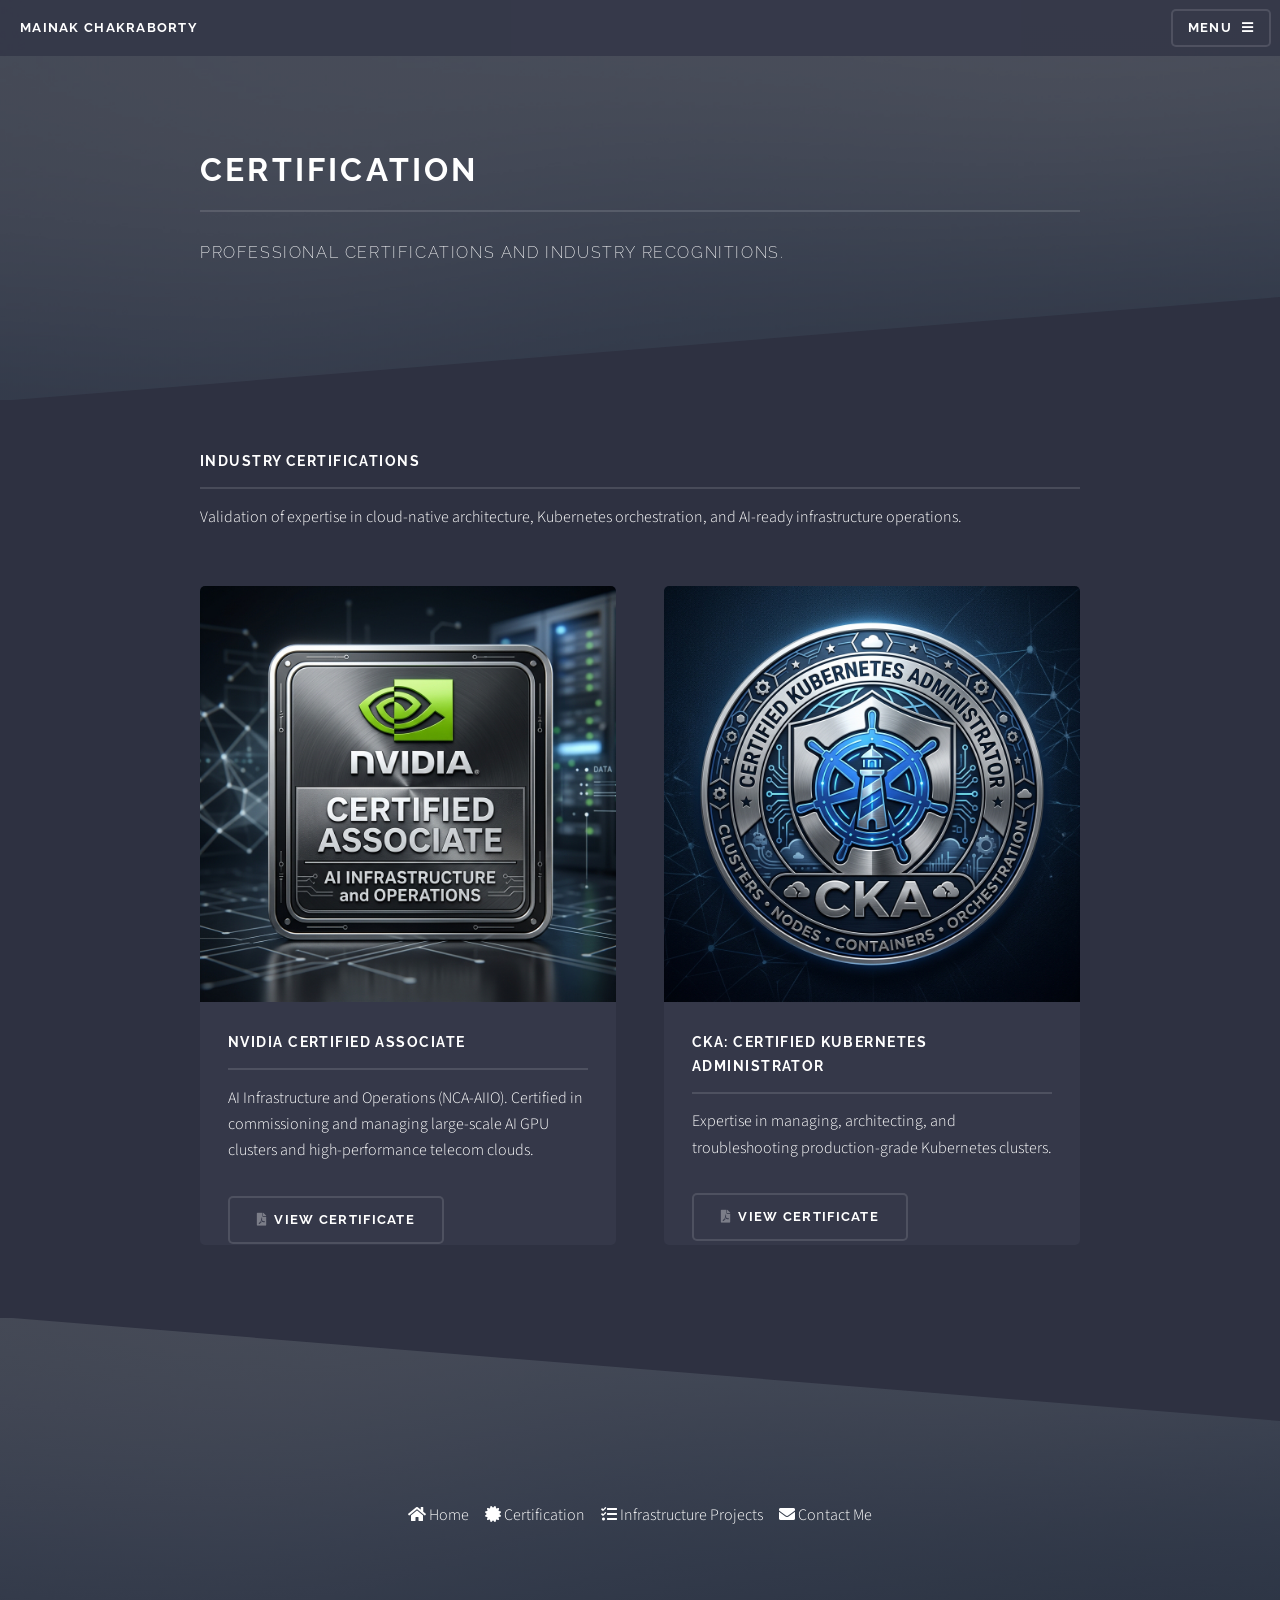
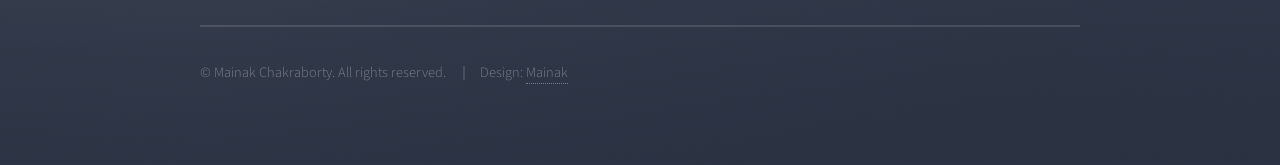
==== special-mention.html @ fb93b943 "Website first draft" ====
<!DOCTYPE HTML>
<!--
	Solid State by HTML5 UP
-->
<html>

<head>
	<title>Certification - Mainak Chakraborty DevOps</title>
	<meta charset="utf-8" />
	<meta name="viewport" content="width=device-width, initial-scale=1, user-scalable=no" />
	<link rel="stylesheet" href="assets/css/main.css" />
	<noscript>
		<link rel="stylesheet" href="assets/css/noscript.css" />
	</noscript>
</head>

<body class="is-preload">

	<!-- Page Wrapper -->
	<div id="page-wrapper">

		<!-- Header -->
		<header id="header">
			<h1><a href="index.html">Mainak Chakraborty</a></h1>
			<nav>
				<a href="#menu">Menu</a>
			</nav>
		</header>

		<!-- Menu -->
		<nav id="menu">
			<div class="inner">
				<h2>Menu</h2>
				<ul class="links">
					<li><a href="index.html">Home</a></li>
					<li><a href="special-mention.html">Certification</a></li>
					<li><a href="index.html#projects">Infrastructure Projects</a></li>
					<li><a href="contactme.html">Contact Me</a></li>
				</ul>
				<a href="#" class="close">Close</a>
			</div>
		</nav>

		<!-- Wrapper -->
		<section id="wrapper">
			<header>
				<div class="inner">
					<h2>Certification</h2>
					<p>Professional Certifications and Industry Recognitions.</p>
				</div>
			</header>

			<!-- Content -->
			<div class="wrapper">
				<div class="inner">

					<section>
						<h3 class="major">Industry Certifications</h3>
						<p>Validation of expertise in cloud-native architecture, Kubernetes orchestration, and AI-ready
							infrastructure operations.</p>

						<div class="features">
							<article>
								<a href="assets/cert/NVIDIA-CertifiedAssociateAIInfrastructureandOperations202520260215-31-nlorkr.pdf"
									target="_blank" class="image"><img src="images/nvidia-cert.png"
										alt="NVIDIA Certification" /></a>
								<h3 class="major">NVIDIA Certified Associate</h3>
								<p>AI Infrastructure and Operations (NCA-AIIO). Certified in commissioning and managing
									large-scale AI GPU clusters and high-performance telecom clouds.</p>
								<a href="assets/cert/NVIDIA-CertifiedAssociateAIInfrastructureandOperations202520260215-31-nlorkr.pdf"
									target="_blank" class="button icon solid fa-file-pdf">View Certificate</a>
							</article>
							<article>
								<a href="assets/cert/mainak-chakraborty-0a3800f8-2eaf-4e3c-84ba-45c5d5acbd47-certificate.pdf"
									target="_blank" class="image"><img src="images/k8s-cert.png"
										alt="CKA Certification" /></a>
								<h3 class="major">CKA: Certified Kubernetes Administrator</h3>
								<p>Expertise in managing, architecting, and troubleshooting production-grade Kubernetes
									clusters.</p>
								<a href="assets/cert/mainak-chakraborty-0a3800f8-2eaf-4e3c-84ba-45c5d5acbd47-certificate.pdf"
									target="_blank" class="button icon solid fa-file-pdf">View Certificate</a>
							</article>
						</div>
					</section>

				</div>
			</div>

		</section>

		<!-- Footer -->
		<section id="footer">
			<div class="inner">
				<ul class="actions special">
					<li><a href="index.html" class="icon solid fa-home"> Home</a></li>
					<li><a href="special-mention.html" class="icon solid fa-certificate"> Certification</a></li>
					<li><a href="index.html#projects" class="icon solid fa-tasks"> Infrastructure Projects</a></li>
					<li><a href="contactme.html" class="icon solid fa-envelope"> Contact Me</a></li>
				</ul>
				<ul class="copyright">
					<li>&copy; Mainak Chakraborty. All rights reserved.</li>
					<li>Design: <a href="index.html">Mainak</a></li>
				</ul>
			</div>
		</section>

	</div>

	<!-- Scripts -->
	<script src="assets/js/jquery.min.js"></script>
	<script src="assets/js/jquery.scrollex.min.js"></script>
	<script src="assets/js/browser.min.js"></script>
	<script src="assets/js/breakpoints.min.js"></script>
	<script src="assets/js/util.js"></script>
	<script src="assets/js/main.js"></script>

</body>

</html>
---- assets/css/main.css ----
@import url(fontawesome-all.min.css);
@import url("https://fonts.googleapis.com/css?family=Raleway:200,700|Source+Sans+Pro:300,600,300italic,600italic");

/*
	Solid State by HTML5 UP
	html5up.net | @ajlkn
	Free for personal and commercial use under the CCA 3.0 license (html5up.net/license)
*/

html, body, div, span, applet, object,
iframe, h1, h2, h3, h4, h5, h6, p, blockquote,
pre, a, abbr, acronym, address, big, cite,
code, del, dfn, em, img, ins, kbd, q, s, samp,
small, strike, strong, sub, sup, tt, var, b,
u, i, center, dl, dt, dd, ol, ul, li, fieldset,
form, label, legend, table, caption, tbody,
tfoot, thead, tr, th, td, article, aside,
canvas, details, embed, figure, figcaption,
footer, header, hgroup, menu, nav, output, ruby,
section, summary, time, mark, audio, video {
	margin: 0;
	padding: 0;
	border: 0;
	font-size: 100%;
	font: inherit;
	vertical-align: baseline;}

article, aside, details, figcaption, figure,
footer, header, hgroup, menu, nav, section {
	display: block;}

body {
	line-height: 1;
}

ol, ul {
	list-style: none;
}

blockquote, q {
	quotes: none;
}

	blockquote:before, blockquote:after, q:before, q:after {
		content: '';
		content: none;
	}

table {
	border-collapse: collapse;
	border-spacing: 0;
}

body {
	-webkit-text-size-adjust: none;
}

mark {
	background-color: transparent;
	color: inherit;
}

input::-moz-focus-inner {
	border: 0;
	padding: 0;
}

input, select, textarea {
	-moz-appearance: none;
	-webkit-appearance: none;
	-ms-appearance: none;
	appearance: none;
}

/* Basic */

	@-ms-viewport {
		width: device-width;
	}

	body {
		-ms-overflow-style: scrollbar;
	}

	@media screen and (max-width: 480px) {

		html, body {
			min-width: 320px;
		}

	}

	html {
		box-sizing: border-box;
	}

	*, *:before, *:after {
		box-sizing: inherit;
	}

	body {
		background-color: #2e3141;
		background-image: linear-gradient(to top, rgba(46, 49, 65, 0.8), rgba(46, 49, 65, 0.8)), url("../../images/bg.jpg");
		background-size: auto, cover;
		background-attachment: fixed, fixed;
		background-position: center, center;
	}

		body.is-preload *, body.is-preload *:before, body.is-preload *:after {
			-moz-animation: none !important;
			-webkit-animation: none !important;
			-ms-animation: none !important;
			animation: none !important;
			-moz-transition: none !important;
			-webkit-transition: none !important;
			-ms-transition: none !important;
			transition: none !important;
		}

/* Type */

	body, input, select, textarea {
		color: #ffffff;
		font-family: "Source Sans Pro", Helvetica, sans-serif;
		font-size: 16.5pt;
		font-weight: 300;
		line-height: 1.65;
	}

		@media screen and (max-width: 1680px) {

			body, input, select, textarea {
				font-size: 13pt;
			}

		}

		@media screen and (max-width: 1280px) {

			body, input, select, textarea {
				font-size: 12pt;
			}

		}

		@media screen and (max-width: 980px) {

			body, input, select, textarea {
				font-size: 12pt;
			}

		}

		@media screen and (max-width: 736px) {

			body, input, select, textarea {
				font-size: 12pt;
			}

		}

		@media screen and (max-width: 480px) {

			body, input, select, textarea {
				font-size: 12pt;
			}

		}

	a {
		-moz-transition: color 0.2s ease-in-out, border-bottom-color 0.2s ease-in-out;
		-webkit-transition: color 0.2s ease-in-out, border-bottom-color 0.2s ease-in-out;
		-ms-transition: color 0.2s ease-in-out, border-bottom-color 0.2s ease-in-out;
		transition: color 0.2s ease-in-out, border-bottom-color 0.2s ease-in-out;
		border-bottom: dotted 1px rgba(255, 255, 255, 0.35);
		color: #ffffff;
		text-decoration: none;
	}

		a:hover {
			border-bottom-color: transparent;
			color: #ffffff !important;
		}

		a.special:not(.button) {
			text-decoration: none;
			border-bottom: 0;
			display: block;
			font-family: Raleway, Helvetica, sans-serif;
			font-size: 0.8em;
			font-weight: 700;
			letter-spacing: 0.1em;
			margin: 0 0 2em 0;
			text-transform: uppercase;
		}

			a.special:not(.button):before {
				-moz-osx-font-smoothing: grayscale;
				-webkit-font-smoothing: antialiased;
				display: inline-block;
				font-style: normal;
				font-variant: normal;
				text-rendering: auto;
				line-height: 1;
				text-transform: none !important;
				font-family: 'Font Awesome 5 Brands' !important;
				font-weight: 400 !important;
			}

			a.special:not(.button):before {
				-moz-transition: background-color 0.2s ease-in-out;
				-webkit-transition: background-color 0.2s ease-in-out;
				-ms-transition: background-color 0.2s ease-in-out;
				transition: background-color 0.2s ease-in-out;
				border-radius: 100%;
				border: solid 2px rgba(255, 255, 255, 0.125);
				content: '\f09b' !important;
				display: inline-block;
				font-size: 1.25em;
				height: 2em;
				line-height: 1.9em;
				margin-right: 0.85em;
				text-align: center;
				vertical-align: middle;
				width: 2em;
			}

			a.special:not(.button):hover:before {
				background-color: rgba(255, 255, 255, 0.025);
			}

			a.special:not(.button):active:before {
				background-color: rgba(255, 255, 255, 0.075);
			}

	strong, b {
		color: #ffffff;
		font-weight: 600;
	}

	em, i {
		font-style: italic;
	}

	p {
		margin: 0 0 2em 0;
	}

	h1, h2, h3, h4, h5, h6 {
		color: #ffffff;
		font-family: Raleway, Helvetica, sans-serif;
		font-weight: 700;
		letter-spacing: 0.1em;
		margin: 0 0 1em 0;
		text-transform: uppercase;
	}

		h1 a, h2 a, h3 a, h4 a, h5 a, h6 a {
			color: inherit;
			text-decoration: none;
			border-bottom: 0;
		}

		h1 span, h2 span, h3 span, h4 span, h5 span, h6 span {
			font-weight: 200;
		}

		h1.major, h2.major, h3.major, h4.major, h5.major, h6.major {
			padding-bottom: 1em;
			border-bottom: solid 2px rgba(255, 255, 255, 0.125);
		}

	h2 {
		font-size: 1.2em;
	}

	h3 {
		font-size: 0.9em;
	}

	h4 {
		font-size: 0.7em;
	}

	h5 {
		font-size: 0.7em;
	}

	h6 {
		font-size: 0.7em;
	}

	@media screen and (max-width: 736px) {

		h2 {
			font-size: 1em;
		}

		h3 {
			font-size: 0.8em;
		}

	}

	sub {
		font-size: 0.8em;
		position: relative;
		top: 0.5em;
	}

	sup {
		font-size: 0.8em;
		position: relative;
		top: -0.5em;
	}

	blockquote {
		border-left: solid 4px rgba(255, 255, 255, 0.125);
		font-style: italic;
		margin: 0 0 2em 0;
		padding: 0.5em 0 0.5em 2em;
	}

	code {
		background: rgba(255, 255, 255, 0.025);
		border-radius: 5px;
		border: solid 2px rgba(255, 255, 255, 0.125);
		font-family: "Courier New", monospace;
		font-size: 0.9em;
		margin: 0 0.25em;
		padding: 0.25em 0.65em;
	}

	pre {
		-webkit-overflow-scrolling: touch;
		font-family: "Courier New", monospace;
		font-size: 0.9em;
		margin: 0 0 2em 0;
	}

		pre code {
			display: block;
			line-height: 1.75em;
			padding: 1em 1.5em;
			overflow-x: auto;
		}

	hr {
		border: 0;
		border-bottom: solid 2px rgba(255, 255, 255, 0.125);
		margin: 2.5em 0;
	}

		hr.major {
			margin: 4em 0;
		}

	.align-left {
		text-align: left;
	}

	.align-center {
		text-align: center;
	}

	.align-right {
		text-align: right;
	}

/* Row */

	.row {
		display: flex;
		flex-wrap: wrap;
		box-sizing: border-box;
		align-items: stretch;
	}

		.row > * {
			box-sizing: border-box;
		}

		.row.gtr-uniform > * > :last-child {
			margin-bottom: 0;
		}

		.row.aln-left {
			justify-content: flex-start;
		}

		.row.aln-center {
			justify-content: center;
		}

		.row.aln-right {
			justify-content: flex-end;
		}

		.row.aln-top {
			align-items: flex-start;
		}

		.row.aln-middle {
			align-items: center;
		}

		.row.aln-bottom {
			align-items: flex-end;
		}

		.row > .imp {
			order: -1;
		}

		.row > .col-1 {
			width: 8.33333%;
		}

		.row > .off-1 {
			margin-left: 8.33333%;
		}

		.row > .col-2 {
			width: 16.66667%;
		}

		.row > .off-2 {
			margin-left: 16.66667%;
		}

		.row > .col-3 {
			width: 25%;
		}

		.row > .off-3 {
			margin-left: 25%;
		}

		.row > .col-4 {
			width: 33.33333%;
		}

		.row > .off-4 {
			margin-left: 33.33333%;
		}

		.row > .col-5 {
			width: 41.66667%;
		}

		.row > .off-5 {
			margin-left: 41.66667%;
		}

		.row > .col-6 {
			width: 50%;
		}

		.row > .off-6 {
			margin-left: 50%;
		}

		.row > .col-7 {
			width: 58.33333%;
		}

		.row > .off-7 {
			margin-left: 58.33333%;
		}

		.row > .col-8 {
			width: 66.66667%;
		}

		.row > .off-8 {
			margin-left: 66.66667%;
		}

		.row > .col-9 {
			width: 75%;
		}

		.row > .off-9 {
			margin-left: 75%;
		}

		.row > .col-10 {
			width: 83.33333%;
		}

		.row > .off-10 {
			margin-left: 83.33333%;
		}

		.row > .col-11 {
			width: 91.66667%;
		}

		.row > .off-11 {
			margin-left: 91.66667%;
		}

		.row > .col-12 {
			width: 100%;
		}

		.row > .off-12 {
			margin-left: 100%;
		}

		.row.gtr-0 {
			margin-top: 0;
			margin-left: 0em;
		}

			.row.gtr-0 > * {
				padding: 0 0 0 0em;
			}

			.row.gtr-0.gtr-uniform {
				margin-top: 0em;
			}

				.row.gtr-0.gtr-uniform > * {
					padding-top: 0em;
				}

		.row.gtr-25 {
			margin-top: 0;
			margin-left: -0.4375em;
		}

			.row.gtr-25 > * {
				padding: 0 0 0 0.4375em;
			}

			.row.gtr-25.gtr-uniform {
				margin-top: -0.4375em;
			}

				.row.gtr-25.gtr-uniform > * {
					padding-top: 0.4375em;
				}

		.row.gtr-50 {
			margin-top: 0;
			margin-left: -0.875em;
		}

			.row.gtr-50 > * {
				padding: 0 0 0 0.875em;
			}

			.row.gtr-50.gtr-uniform {
				margin-top: -0.875em;
			}

				.row.gtr-50.gtr-uniform > * {
					padding-top: 0.875em;
				}

		.row {
			margin-top: 0;
			margin-left: -1.75em;
		}

			.row > * {
				padding: 0 0 0 1.75em;
			}

			.row.gtr-uniform {
				margin-top: -1.75em;
			}

				.row.gtr-uniform > * {
					padding-top: 1.75em;
				}

		.row.gtr-150 {
			margin-top: 0;
			margin-left: -2.625em;
		}

			.row.gtr-150 > * {
				padding: 0 0 0 2.625em;
			}

			.row.gtr-150.gtr-uniform {
				margin-top: -2.625em;
			}

				.row.gtr-150.gtr-uniform > * {
					padding-top: 2.625em;
				}

		.row.gtr-200 {
			margin-top: 0;
			margin-left: -3.5em;
		}

			.row.gtr-200 > * {
				padding: 0 0 0 3.5em;
			}

			.row.gtr-200.gtr-uniform {
				margin-top: -3.5em;
			}

				.row.gtr-200.gtr-uniform > * {
					padding-top: 3.5em;
				}

		@media screen and (max-width: 1680px) {

			.row {
				display: flex;
				flex-wrap: wrap;
				box-sizing: border-box;
				align-items: stretch;
			}

				.row > * {
					box-sizing: border-box;
				}

				.row.gtr-uniform > * > :last-child {
					margin-bottom: 0;
				}

				.row.aln-left {
					justify-content: flex-start;
				}

				.row.aln-center {
					justify-content: center;
				}

				.row.aln-right {
					justify-content: flex-end;
				}

				.row.aln-top {
					align-items: flex-start;
				}

				.row.aln-middle {
					align-items: center;
				}

				.row.aln-bottom {
					align-items: flex-end;
				}

				.row > .imp-xlarge {
					order: -1;
				}

				.row > .col-1-xlarge {
					width: 8.33333%;
				}

				.row > .off-1-xlarge {
					margin-left: 8.33333%;
				}

				.row > .col-2-xlarge {
					width: 16.66667%;
				}

				.row > .off-2-xlarge {
					margin-left: 16.66667%;
				}

				.row > .col-3-xlarge {
					width: 25%;
				}

				.row > .off-3-xlarge {
					margin-left: 25%;
				}

				.row > .col-4-xlarge {
					width: 33.33333%;
				}

				.row > .off-4-xlarge {
					margin-left: 33.33333%;
				}

				.row > .col-5-xlarge {
					width: 41.66667%;
				}

				.row > .off-5-xlarge {
					margin-left: 41.66667%;
				}

				.row > .col-6-xlarge {
					width: 50%;
				}

				.row > .off-6-xlarge {
					margin-left: 50%;
				}

				.row > .col-7-xlarge {
					width: 58.33333%;
				}

				.row > .off-7-xlarge {
					margin-left: 58.33333%;
				}

				.row > .col-8-xlarge {
					width: 66.66667%;
				}

				.row > .off-8-xlarge {
					margin-left: 66.66667%;
				}

				.row > .col-9-xlarge {
					width: 75%;
				}

				.row > .off-9-xlarge {
					margin-left: 75%;
				}

				.row > .col-10-xlarge {
					width: 83.33333%;
				}

				.row > .off-10-xlarge {
					margin-left: 83.33333%;
				}

				.row > .col-11-xlarge {
					width: 91.66667%;
				}

				.row > .off-11-xlarge {
					margin-left: 91.66667%;
				}

				.row > .col-12-xlarge {
					width: 100%;
				}

				.row > .off-12-xlarge {
					margin-left: 100%;
				}

				.row.gtr-0 {
					margin-top: 0;
					margin-left: 0em;
				}

					.row.gtr-0 > * {
						padding: 0 0 0 0em;
					}

					.row.gtr-0.gtr-uniform {
						margin-top: 0em;
					}

						.row.gtr-0.gtr-uniform > * {
							padding-top: 0em;
						}

				.row.gtr-25 {
					margin-top: 0;
					margin-left: -0.4375em;
				}

					.row.gtr-25 > * {
						padding: 0 0 0 0.4375em;
					}

					.row.gtr-25.gtr-uniform {
						margin-top: -0.4375em;
					}

						.row.gtr-25.gtr-uniform > * {
							padding-top: 0.4375em;
						}

				.row.gtr-50 {
					margin-top: 0;
					margin-left: -0.875em;
				}

					.row.gtr-50 > * {
						padding: 0 0 0 0.875em;
					}

					.row.gtr-50.gtr-uniform {
						margin-top: -0.875em;
					}

						.row.gtr-50.gtr-uniform > * {
							padding-top: 0.875em;
						}

				.row {
					margin-top: 0;
					margin-left: -1.75em;
				}

					.row > * {
						padding: 0 0 0 1.75em;
					}

					.row.gtr-uniform {
						margin-top: -1.75em;
					}

						.row.gtr-uniform > * {
							padding-top: 1.75em;
						}

				.row.gtr-150 {
					margin-top: 0;
					margin-left: -2.625em;
				}

					.row.gtr-150 > * {
						padding: 0 0 0 2.625em;
					}

					.row.gtr-150.gtr-uniform {
						margin-top: -2.625em;
					}

						.row.gtr-150.gtr-uniform > * {
							padding-top: 2.625em;
						}

				.row.gtr-200 {
					margin-top: 0;
					margin-left: -3.5em;
				}

					.row.gtr-200 > * {
						padding: 0 0 0 3.5em;
					}

					.row.gtr-200.gtr-uniform {
						margin-top: -3.5em;
					}

						.row.gtr-200.gtr-uniform > * {
							padding-top: 3.5em;
						}

		}

		@media screen and (max-width: 1280px) {

			.row {
				display: flex;
				flex-wrap: wrap;
				box-sizing: border-box;
				align-items: stretch;
			}

				.row > * {
					box-sizing: border-box;
				}

				.row.gtr-uniform > * > :last-child {
					margin-bottom: 0;
				}

				.row.aln-left {
					justify-content: flex-start;
				}

				.row.aln-center {
					justify-content: center;
				}

				.row.aln-right {
					justify-content: flex-end;
				}

				.row.aln-top {
					align-items: flex-start;
				}

				.row.aln-middle {
					align-items: center;
				}

				.row.aln-bottom {
					align-items: flex-end;
				}

				.row > .imp-large {
					order: -1;
				}

				.row > .col-1-large {
					width: 8.33333%;
				}

				.row > .off-1-large {
					margin-left: 8.33333%;
				}

				.row > .col-2-large {
					width: 16.66667%;
				}

				.row > .off-2-large {
					margin-left: 16.66667%;
				}

				.row > .col-3-large {
					width: 25%;
				}

				.row > .off-3-large {
					margin-left: 25%;
				}

				.row > .col-4-large {
					width: 33.33333%;
				}

				.row > .off-4-large {
					margin-left: 33.33333%;
				}

				.row > .col-5-large {
					width: 41.66667%;
				}

				.row > .off-5-large {
					margin-left: 41.66667%;
				}

				.row > .col-6-large {
					width: 50%;
				}

				.row > .off-6-large {
					margin-left: 50%;
				}

				.row > .col-7-large {
					width: 58.33333%;
				}

				.row > .off-7-large {
					margin-left: 58.33333%;
				}

				.row > .col-8-large {
					width: 66.66667%;
				}

				.row > .off-8-large {
					margin-left: 66.66667%;
				}

				.row > .col-9-large {
					width: 75%;
				}

				.row > .off-9-large {
					margin-left: 75%;
				}

				.row > .col-10-large {
					width: 83.33333%;
				}

				.row > .off-10-large {
					margin-left: 83.33333%;
				}

				.row > .col-11-large {
					width: 91.66667%;
				}

				.row > .off-11-large {
					margin-left: 91.66667%;
				}

				.row > .col-12-large {
					width: 100%;
				}

				.row > .off-12-large {
					margin-left: 100%;
				}

				.row.gtr-0 {
					margin-top: 0;
					margin-left: 0em;
				}

					.row.gtr-0 > * {
						padding: 0 0 0 0em;
					}

					.row.gtr-0.gtr-uniform {
						margin-top: 0em;
					}

						.row.gtr-0.gtr-uniform > * {
							padding-top: 0em;
						}

				.row.gtr-25 {
					margin-top: 0;
					margin-left: -0.4375em;
				}

					.row.gtr-25 > * {
						padding: 0 0 0 0.4375em;
					}

					.row.gtr-25.gtr-uniform {
						margin-top: -0.4375em;
					}

						.row.gtr-25.gtr-uniform > * {
							padding-top: 0.4375em;
						}

				.row.gtr-50 {
					margin-top: 0;
					margin-left: -0.875em;
				}

					.row.gtr-50 > * {
						padding: 0 0 0 0.875em;
					}

					.row.gtr-50.gtr-uniform {
						margin-top: -0.875em;
					}

						.row.gtr-50.gtr-uniform > * {
							padding-top: 0.875em;
						}

				.row {
					margin-top: 0;
					margin-left: -1.75em;
				}

					.row > * {
						padding: 0 0 0 1.75em;
					}

					.row.gtr-uniform {
						margin-top: -1.75em;
					}

						.row.gtr-uniform > * {
							padding-top: 1.75em;
						}

				.row.gtr-150 {
					margin-top: 0;
					margin-left: -2.625em;
				}

					.row.gtr-150 > * {
						padding: 0 0 0 2.625em;
					}

					.row.gtr-150.gtr-uniform {
						margin-top: -2.625em;
					}

						.row.gtr-150.gtr-uniform > * {
							padding-top: 2.625em;
						}

				.row.gtr-200 {
					margin-top: 0;
					margin-left: -3.5em;
				}

					.row.gtr-200 > * {
						padding: 0 0 0 3.5em;
					}

					.row.gtr-200.gtr-uniform {
						margin-top: -3.5em;
					}

						.row.gtr-200.gtr-uniform > * {
							padding-top: 3.5em;
						}

		}

		@media screen and (max-width: 980px) {

			.row {
				display: flex;
				flex-wrap: wrap;
				box-sizing: border-box;
				align-items: stretch;
			}

				.row > * {
					box-sizing: border-box;
				}

				.row.gtr-uniform > * > :last-child {
					margin-bottom: 0;
				}

				.row.aln-left {
					justify-content: flex-start;
				}

				.row.aln-center {
					justify-content: center;
				}

				.row.aln-right {
					justify-content: flex-end;
				}

				.row.aln-top {
					align-items: flex-start;
				}

				.row.aln-middle {
					align-items: center;
				}

				.row.aln-bottom {
					align-items: flex-end;
				}

				.row > .imp-medium {
					order: -1;
				}

				.row > .col-1-medium {
					width: 8.33333%;
				}

				.row > .off-1-medium {
					margin-left: 8.33333%;
				}

				.row > .col-2-medium {
					width: 16.66667%;
				}

				.row > .off-2-medium {
					margin-left: 16.66667%;
				}

				.row > .col-3-medium {
					width: 25%;
				}

				.row > .off-3-medium {
					margin-left: 25%;
				}

				.row > .col-4-medium {
					width: 33.33333%;
				}

				.row > .off-4-medium {
					margin-left: 33.33333%;
				}

				.row > .col-5-medium {
					width: 41.66667%;
				}

				.row > .off-5-medium {
					margin-left: 41.66667%;
				}

				.row > .col-6-medium {
					width: 50%;
				}

				.row > .off-6-medium {
					margin-left: 50%;
				}

				.row > .col-7-medium {
					width: 58.33333%;
				}

				.row > .off-7-medium {
					margin-left: 58.33333%;
				}

				.row > .col-8-medium {
					width: 66.66667%;
				}

				.row > .off-8-medium {
					margin-left: 66.66667%;
				}

				.row > .col-9-medium {
					width: 75%;
				}

				.row > .off-9-medium {
					margin-left: 75%;
				}

				.row > .col-10-medium {
					width: 83.33333%;
				}

				.row > .off-10-medium {
					margin-left: 83.33333%;
				}

				.row > .col-11-medium {
					width: 91.66667%;
				}

				.row > .off-11-medium {
					margin-left: 91.66667%;
				}

				.row > .col-12-medium {
					width: 100%;
				}

				.row > .off-12-medium {
					margin-left: 100%;
				}

				.row.gtr-0 {
					margin-top: 0;
					margin-left: 0em;
				}

					.row.gtr-0 > * {
						padding: 0 0 0 0em;
					}

					.row.gtr-0.gtr-uniform {
						margin-top: 0em;
					}

						.row.gtr-0.gtr-uniform > * {
							padding-top: 0em;
						}

				.row.gtr-25 {
					margin-top: 0;
					margin-left: -0.4375em;
				}

					.row.gtr-25 > * {
						padding: 0 0 0 0.4375em;
					}

					.row.gtr-25.gtr-uniform {
						margin-top: -0.4375em;
					}

						.row.gtr-25.gtr-uniform > * {
							padding-top: 0.4375em;
						}

				.row.gtr-50 {
					margin-top: 0;
					margin-left: -0.875em;
				}

					.row.gtr-50 > * {
						padding: 0 0 0 0.875em;
					}

					.row.gtr-50.gtr-uniform {
						margin-top: -0.875em;
					}

						.row.gtr-50.gtr-uniform > * {
							padding-top: 0.875em;
						}

				.row {
					margin-top: 0;
					margin-left: -1.75em;
				}

					.row > * {
						padding: 0 0 0 1.75em;
					}

					.row.gtr-uniform {
						margin-top: -1.75em;
					}

						.row.gtr-uniform > * {
							padding-top: 1.75em;
						}

				.row.gtr-150 {
					margin-top: 0;
					margin-left: -2.625em;
				}

					.row.gtr-150 > * {
						padding: 0 0 0 2.625em;
					}

					.row.gtr-150.gtr-uniform {
						margin-top: -2.625em;
					}

						.row.gtr-150.gtr-uniform > * {
							padding-top: 2.625em;
						}

				.row.gtr-200 {
					margin-top: 0;
					margin-left: -3.5em;
				}

					.row.gtr-200 > * {
						padding: 0 0 0 3.5em;
					}

					.row.gtr-200.gtr-uniform {
						margin-top: -3.5em;
					}

						.row.gtr-200.gtr-uniform > * {
							padding-top: 3.5em;
						}

		}

		@media screen and (max-width: 736px) {

			.row {
				display: flex;
				flex-wrap: wrap;
				box-sizing: border-box;
				align-items: stretch;
			}

				.row > * {
					box-sizing: border-box;
				}

				.row.gtr-uniform > * > :last-child {
					margin-bottom: 0;
				}

				.row.aln-left {
					justify-content: flex-start;
				}

				.row.aln-center {
					justify-content: center;
				}

				.row.aln-right {
					justify-content: flex-end;
				}

				.row.aln-top {
					align-items: flex-start;
				}

				.row.aln-middle {
					align-items: center;
				}

				.row.aln-bottom {
					align-items: flex-end;
				}

				.row > .imp-small {
					order: -1;
				}

				.row > .col-1-small {
					width: 8.33333%;
				}

				.row > .off-1-small {
					margin-left: 8.33333%;
				}

				.row > .col-2-small {
					width: 16.66667%;
				}

				.row > .off-2-small {
					margin-left: 16.66667%;
				}

				.row > .col-3-small {
					width: 25%;
				}

				.row > .off-3-small {
					margin-left: 25%;
				}

				.row > .col-4-small {
					width: 33.33333%;
				}

				.row > .off-4-small {
					margin-left: 33.33333%;
				}

				.row > .col-5-small {
					width: 41.66667%;
				}

				.row > .off-5-small {
					margin-left: 41.66667%;
				}

				.row > .col-6-small {
					width: 50%;
				}

				.row > .off-6-small {
					margin-left: 50%;
				}

				.row > .col-7-small {
					width: 58.33333%;
				}

				.row > .off-7-small {
					margin-left: 58.33333%;
				}

				.row > .col-8-small {
					width: 66.66667%;
				}

				.row > .off-8-small {
					margin-left: 66.66667%;
				}

				.row > .col-9-small {
					width: 75%;
				}

				.row > .off-9-small {
					margin-left: 75%;
				}

				.row > .col-10-small {
					width: 83.33333%;
				}

				.row > .off-10-small {
					margin-left: 83.33333%;
				}

				.row > .col-11-small {
					width: 91.66667%;
				}

				.row > .off-11-small {
					margin-left: 91.66667%;
				}

				.row > .col-12-small {
					width: 100%;
				}

				.row > .off-12-small {
					margin-left: 100%;
				}

				.row.gtr-0 {
					margin-top: 0;
					margin-left: 0em;
				}

					.row.gtr-0 > * {
						padding: 0 0 0 0em;
					}

					.row.gtr-0.gtr-uniform {
						margin-top: 0em;
					}

						.row.gtr-0.gtr-uniform > * {
							padding-top: 0em;
						}

				.row.gtr-25 {
					margin-top: 0;
					margin-left: -0.3125em;
				}

					.row.gtr-25 > * {
						padding: 0 0 0 0.3125em;
					}

					.row.gtr-25.gtr-uniform {
						margin-top: -0.3125em;
					}

						.row.gtr-25.gtr-uniform > * {
							padding-top: 0.3125em;
						}

				.row.gtr-50 {
					margin-top: 0;
					margin-left: -0.625em;
				}

					.row.gtr-50 > * {
						padding: 0 0 0 0.625em;
					}

					.row.gtr-50.gtr-uniform {
						margin-top: -0.625em;
					}

						.row.gtr-50.gtr-uniform > * {
							padding-top: 0.625em;
						}

				.row {
					margin-top: 0;
					margin-left: -1.25em;
				}

					.row > * {
						padding: 0 0 0 1.25em;
					}

					.row.gtr-uniform {
						margin-top: -1.25em;
					}

						.row.gtr-uniform > * {
							padding-top: 1.25em;
						}

				.row.gtr-150 {
					margin-top: 0;
					margin-left: -1.875em;
				}

					.row.gtr-150 > * {
						padding: 0 0 0 1.875em;
					}

					.row.gtr-150.gtr-uniform {
						margin-top: -1.875em;
					}

						.row.gtr-150.gtr-uniform > * {
							padding-top: 1.875em;
						}

				.row.gtr-200 {
					margin-top: 0;
					margin-left: -2.5em;
				}

					.row.gtr-200 > * {
						padding: 0 0 0 2.5em;
					}

					.row.gtr-200.gtr-uniform {
						margin-top: -2.5em;
					}

						.row.gtr-200.gtr-uniform > * {
							padding-top: 2.5em;
						}

		}

		@media screen and (max-width: 480px) {

			.row {
				display: flex;
				flex-wrap: wrap;
				box-sizing: border-box;
				align-items: stretch;
			}

				.row > * {
					box-sizing: border-box;
				}

				.row.gtr-uniform > * > :last-child {
					margin-bottom: 0;
				}

				.row.aln-left {
					justify-content: flex-start;
				}

				.row.aln-center {
					justify-content: center;
				}

				.row.aln-right {
					justify-content: flex-end;
				}

				.row.aln-top {
					align-items: flex-start;
				}

				.row.aln-middle {
					align-items: center;
				}

				.row.aln-bottom {
					align-items: flex-end;
				}

				.row > .imp-xsmall {
					order: -1;
				}

				.row > .col-1-xsmall {
					width: 8.33333%;
				}

				.row > .off-1-xsmall {
					margin-left: 8.33333%;
				}

				.row > .col-2-xsmall {
					width: 16.66667%;
				}

				.row > .off-2-xsmall {
					margin-left: 16.66667%;
				}

				.row > .col-3-xsmall {
					width: 25%;
				}

				.row > .off-3-xsmall {
					margin-left: 25%;
				}

				.row > .col-4-xsmall {
					width: 33.33333%;
				}

				.row > .off-4-xsmall {
					margin-left: 33.33333%;
				}

				.row > .col-5-xsmall {
					width: 41.66667%;
				}

				.row > .off-5-xsmall {
					margin-left: 41.66667%;
				}

				.row > .col-6-xsmall {
					width: 50%;
				}

				.row > .off-6-xsmall {
					margin-left: 50%;
				}

				.row > .col-7-xsmall {
					width: 58.33333%;
				}

				.row > .off-7-xsmall {
					margin-left: 58.33333%;
				}

				.row > .col-8-xsmall {
					width: 66.66667%;
				}

				.row > .off-8-xsmall {
					margin-left: 66.66667%;
				}

				.row > .col-9-xsmall {
					width: 75%;
				}

				.row > .off-9-xsmall {
					margin-left: 75%;
				}

				.row > .col-10-xsmall {
					width: 83.33333%;
				}

				.row > .off-10-xsmall {
					margin-left: 83.33333%;
				}

				.row > .col-11-xsmall {
					width: 91.66667%;
				}

				.row > .off-11-xsmall {
					margin-left: 91.66667%;
				}

				.row > .col-12-xsmall {
					width: 100%;
				}

				.row > .off-12-xsmall {
					margin-left: 100%;
				}

				.row.gtr-0 {
					margin-top: 0;
					margin-left: 0em;
				}

					.row.gtr-0 > * {
						padding: 0 0 0 0em;
					}

					.row.gtr-0.gtr-uniform {
						margin-top: 0em;
					}

						.row.gtr-0.gtr-uniform > * {
							padding-top: 0em;
						}

				.row.gtr-25 {
					margin-top: 0;
					margin-left: -0.3125em;
				}

					.row.gtr-25 > * {
						padding: 0 0 0 0.3125em;
					}

					.row.gtr-25.gtr-uniform {
						margin-top: -0.3125em;
					}

						.row.gtr-25.gtr-uniform > * {
							padding-top: 0.3125em;
						}

				.row.gtr-50 {
					margin-top: 0;
					margin-left: -0.625em;
				}

					.row.gtr-50 > * {
						padding: 0 0 0 0.625em;
					}

					.row.gtr-50.gtr-uniform {
						margin-top: -0.625em;
					}

						.row.gtr-50.gtr-uniform > * {
							padding-top: 0.625em;
						}

				.row {
					margin-top: 0;
					margin-left: -1.25em;
				}

					.row > * {
						padding: 0 0 0 1.25em;
					}

					.row.gtr-uniform {
						margin-top: -1.25em;
					}

						.row.gtr-uniform > * {
							padding-top: 1.25em;
						}

				.row.gtr-150 {
					margin-top: 0;
					margin-left: -1.875em;
				}

					.row.gtr-150 > * {
						padding: 0 0 0 1.875em;
					}

					.row.gtr-150.gtr-uniform {
						margin-top: -1.875em;
					}

						.row.gtr-150.gtr-uniform > * {
							padding-top: 1.875em;
						}

				.row.gtr-200 {
					margin-top: 0;
					margin-left: -2.5em;
				}

					.row.gtr-200 > * {
						padding: 0 0 0 2.5em;
					}

					.row.gtr-200.gtr-uniform {
						margin-top: -2.5em;
					}

						.row.gtr-200.gtr-uniform > * {
							padding-top: 2.5em;
						}

		}

		@media screen and (max-width: 360px) {

			.row {
				display: flex;
				flex-wrap: wrap;
				box-sizing: border-box;
				align-items: stretch;
			}

				.row > * {
					box-sizing: border-box;
				}

				.row.gtr-uniform > * > :last-child {
					margin-bottom: 0;
				}

				.row.aln-left {
					justify-content: flex-start;
				}

				.row.aln-center {
					justify-content: center;
				}

				.row.aln-right {
					justify-content: flex-end;
				}

				.row.aln-top {
					align-items: flex-start;
				}

				.row.aln-middle {
					align-items: center;
				}

				.row.aln-bottom {
					align-items: flex-end;
				}

				.row > .imp-xxsmall {
					order: -1;
				}

				.row > .col-1-xxsmall {
					width: 8.33333%;
				}

				.row > .off-1-xxsmall {
					margin-left: 8.33333%;
				}

				.row > .col-2-xxsmall {
					width: 16.66667%;
				}

				.row > .off-2-xxsmall {
					margin-left: 16.66667%;
				}

				.row > .col-3-xxsmall {
					width: 25%;
				}

				.row > .off-3-xxsmall {
					margin-left: 25%;
				}

				.row > .col-4-xxsmall {
					width: 33.33333%;
				}

				.row > .off-4-xxsmall {
					margin-left: 33.33333%;
				}

				.row > .col-5-xxsmall {
					width: 41.66667%;
				}

				.row > .off-5-xxsmall {
					margin-left: 41.66667%;
				}

				.row > .col-6-xxsmall {
					width: 50%;
				}

				.row > .off-6-xxsmall {
					margin-left: 50%;
				}

				.row > .col-7-xxsmall {
					width: 58.33333%;
				}

				.row > .off-7-xxsmall {
					margin-left: 58.33333%;
				}

				.row > .col-8-xxsmall {
					width: 66.66667%;
				}

				.row > .off-8-xxsmall {
					margin-left: 66.66667%;
				}

				.row > .col-9-xxsmall {
					width: 75%;
				}

				.row > .off-9-xxsmall {
					margin-left: 75%;
				}

				.row > .col-10-xxsmall {
					width: 83.33333%;
				}

				.row > .off-10-xxsmall {
					margin-left: 83.33333%;
				}

				.row > .col-11-xxsmall {
					width: 91.66667%;
				}

				.row > .off-11-xxsmall {
					margin-left: 91.66667%;
				}

				.row > .col-12-xxsmall {
					width: 100%;
				}

				.row > .off-12-xxsmall {
					margin-left: 100%;
				}

				.row.gtr-0 {
					margin-top: 0;
					margin-left: 0em;
				}

					.row.gtr-0 > * {
						padding: 0 0 0 0em;
					}

					.row.gtr-0.gtr-uniform {
						margin-top: 0em;
					}

						.row.gtr-0.gtr-uniform > * {
							padding-top: 0em;
						}

				.row.gtr-25 {
					margin-top: 0;
					margin-left: -0.3125em;
				}

					.row.gtr-25 > * {
						padding: 0 0 0 0.3125em;
					}

					.row.gtr-25.gtr-uniform {
						margin-top: -0.3125em;
					}

						.row.gtr-25.gtr-uniform > * {
							padding-top: 0.3125em;
						}

				.row.gtr-50 {
					margin-top: 0;
					margin-left: -0.625em;
				}

					.row.gtr-50 > * {
						padding: 0 0 0 0.625em;
					}

					.row.gtr-50.gtr-uniform {
						margin-top: -0.625em;
					}

						.row.gtr-50.gtr-uniform > * {
							padding-top: 0.625em;
						}

				.row {
					margin-top: 0;
					margin-left: -1.25em;
				}

					.row > * {
						padding: 0 0 0 1.25em;
					}

					.row.gtr-uniform {
						margin-top: -1.25em;
					}

						.row.gtr-uniform > * {
							padding-top: 1.25em;
						}

				.row.gtr-150 {
					margin-top: 0;
					margin-left: -1.875em;
				}

					.row.gtr-150 > * {
						padding: 0 0 0 1.875em;
					}

					.row.gtr-150.gtr-uniform {
						margin-top: -1.875em;
					}

						.row.gtr-150.gtr-uniform > * {
							padding-top: 1.875em;
						}

				.row.gtr-200 {
					margin-top: 0;
					margin-left: -2.5em;
				}

					.row.gtr-200 > * {
						padding: 0 0 0 2.5em;
					}

					.row.gtr-200.gtr-uniform {
						margin-top: -2.5em;
					}

						.row.gtr-200.gtr-uniform > * {
							padding-top: 2.5em;
						}

		}

/* Section/Article */

	section.special, article.special {
		text-align: center;
	}

/* Form */

	form {
		margin: 0 0 2em 0;
	}

		form > :last-child {
			margin-bottom: 0;
		}

		form > .fields {
			display: -moz-flex;
			display: -webkit-flex;
			display: -ms-flex;
			display: flex;
			-moz-flex-wrap: wrap;
			-webkit-flex-wrap: wrap;
			-ms-flex-wrap: wrap;
			flex-wrap: wrap;
			width: calc(100% + 3em);
			margin: -1.5em 0 2em -1.5em;
		}

			form > .fields > .field {
				-moz-flex-grow: 0;
				-webkit-flex-grow: 0;
				-ms-flex-grow: 0;
				flex-grow: 0;
				-moz-flex-shrink: 0;
				-webkit-flex-shrink: 0;
				-ms-flex-shrink: 0;
				flex-shrink: 0;
				padding: 1.5em 0 0 1.5em;
				width: calc(100% - 1.5em);
			}

				form > .fields > .field.half {
					width: calc(50% - 0.75em);
				}

				form > .fields > .field.third {
					width: calc(100%/3 - 0.5em);
				}

				form > .fields > .field.quarter {
					width: calc(25% - 0.375em);
				}

		@media screen and (max-width: 480px) {

			form > .fields {
				width: calc(100% + 3em);
				margin: -1.5em 0 2em -1.5em;
			}

				form > .fields > .field {
					padding: 1.5em 0 0 1.5em;
					width: calc(100% - 1.5em);
				}

					form > .fields > .field.half {
						width: calc(100% - 1.5em);
					}

					form > .fields > .field.third {
						width: calc(100% - 1.5em);
					}

					form > .fields > .field.quarter {
						width: calc(100% - 1.5em);
					}

		}

	label {
		color: #ffffff;
		display: block;
		font-family: Raleway, Helvetica, sans-serif;
		font-size: 0.8em;
		font-weight: 700;
		letter-spacing: 0.1em;
		margin: 0 0 0.7em 0;
		text-transform: uppercase;
	}

	input[type="text"],
	input[type="password"],
	input[type="email"],
	input[type="tel"],
	select,
	textarea {
		-moz-appearance: none;
		-webkit-appearance: none;
		-ms-appearance: none;
		appearance: none;
		background: rgba(255, 255, 255, 0.025);
		border-radius: 5px;
		border: none;
		border: solid 2px rgba(255, 255, 255, 0.125);
		color: inherit;
		display: block;
		outline: 0;
		padding: 0 1em;
		text-decoration: none;
		width: 100%;
	}

		input[type="text"]:invalid,
		input[type="password"]:invalid,
		input[type="email"]:invalid,
		input[type="tel"]:invalid,
		select:invalid,
		textarea:invalid {
			box-shadow: none;
		}

		input[type="text"]:focus,
		input[type="password"]:focus,
		input[type="email"]:focus,
		input[type="tel"]:focus,
		select:focus,
		textarea:focus {
			border-color: #5b6ba6;
		}

	select {
		background-image: url("data:image/svg+xml;charset=utf8,%3Csvg xmlns='http://www.w3.org/2000/svg' width='40' height='40' preserveAspectRatio='none' viewBox='0 0 40 40'%3E%3Cpath d='M9.4,12.3l10.4,10.4l10.4-10.4c0.2-0.2,0.5-0.4,0.9-0.4c0.3,0,0.6,0.1,0.9,0.4l3.3,3.3c0.2,0.2,0.4,0.5,0.4,0.9 c0,0.4-0.1,0.6-0.4,0.9L20.7,31.9c-0.2,0.2-0.5,0.4-0.9,0.4c-0.3,0-0.6-0.1-0.9-0.4L4.3,17.3c-0.2-0.2-0.4-0.5-0.4-0.9 c0-0.4,0.1-0.6,0.4-0.9l3.3-3.3c0.2-0.2,0.5-0.4,0.9-0.4S9.1,12.1,9.4,12.3z' fill='rgba(255, 255, 255, 0.125)' /%3E%3C/svg%3E");
		background-size: 1.25rem;
		background-repeat: no-repeat;
		background-position: calc(100% - 1rem) center;
		height: 2.75em;
		padding-right: 2.75em;
		text-overflow: ellipsis;
	}

		select option {
			color: #ffffff;
			background: #2e3141;
		}

		select:focus::-ms-value {
			background-color: transparent;
		}

		select::-ms-expand {
			display: none;
		}

	input[type="text"],
	input[type="password"],
	input[type="email"],
	select {
		height: 2.75em;
	}

	textarea {
		padding: 0.75em 1em;
	}

	input[type="checkbox"],
	input[type="radio"] {
		-moz-appearance: none;
		-webkit-appearance: none;
		-ms-appearance: none;
		appearance: none;
		display: block;
		float: left;
		margin-right: -2em;
		opacity: 0;
		width: 1em;
		z-index: -1;
	}

		input[type="checkbox"] + label,
		input[type="radio"] + label {
			text-decoration: none;
			color: #ffffff;
			cursor: pointer;
			display: inline-block;
			font-size: 1em;
			font-family: "Source Sans Pro", Helvetica, sans-serif;
			text-transform: none;
			letter-spacing: 0;
			font-weight: 300;
			padding-left: 2.4em;
			padding-right: 0.75em;
			position: relative;
		}

			input[type="checkbox"] + label:before,
			input[type="radio"] + label:before {
				-moz-osx-font-smoothing: grayscale;
				-webkit-font-smoothing: antialiased;
				display: inline-block;
				font-style: normal;
				font-variant: normal;
				text-rendering: auto;
				line-height: 1;
				text-transform: none !important;
				font-family: 'Font Awesome 5 Free';
				font-weight: 900;
			}

			input[type="checkbox"] + label:before,
			input[type="radio"] + label:before {
				background: rgba(255, 255, 255, 0.025);
				border-radius: 5px;
				border: solid 2px rgba(255, 255, 255, 0.125);
				content: '';
				display: inline-block;
				font-size: 0.8em;
				height: 2.0625em;
				left: 0;
				line-height: 2.0625em;
				position: absolute;
				text-align: center;
				top: 0;
				width: 2.0625em;
			}

		input[type="checkbox"]:checked + label:before,
		input[type="radio"]:checked + label:before {
			background: #ffffff;
			border-color: #ffffff;
			content: '\f00c';
			color: #2e3141;
		}

		input[type="checkbox"]:focus + label:before,
		input[type="radio"]:focus + label:before {
			border-color: #4c5c96;
		}

	input[type="checkbox"] + label:before {
		border-radius: 5px;
	}

	input[type="radio"] + label:before {
		border-radius: 100%;
	}

	::-webkit-input-placeholder {
		color: rgba(255, 255, 255, 0.35) !important;
		opacity: 1.0;
	}

	:-moz-placeholder {
		color: rgba(255, 255, 255, 0.35) !important;
		opacity: 1.0;
	}

	::-moz-placeholder {
		color: rgba(255, 255, 255, 0.35) !important;
		opacity: 1.0;
	}

	:-ms-input-placeholder {
		color: rgba(255, 255, 255, 0.35) !important;
		opacity: 1.0;
	}

/* Box */

	.box {
		border-radius: 5px;
		border: solid 2px rgba(255, 255, 255, 0.125);
		margin-bottom: 2em;
		padding: 1.5em;
	}

		.box > :last-child,
		.box > :last-child > :last-child,
		.box > :last-child > :last-child > :last-child {
			margin-bottom: 0;
		}

		.box.alt {
			border: 0;
			border-radius: 0;
			padding: 0;
		}

/* Icon */

	.icon {
		text-decoration: none;
		border-bottom: none;
		position: relative;
	}

		.icon:before {
			-moz-osx-font-smoothing: grayscale;
			-webkit-font-smoothing: antialiased;
			display: inline-block;
			font-style: normal;
			font-variant: normal;
			text-rendering: auto;
			line-height: 1;
			text-transform: none !important;
			font-family: 'Font Awesome 5 Free';
			font-weight: 400;
		}

		.icon > .label {
			display: none;
		}

		.icon:before {
			line-height: inherit;
		}

		.icon.solid:before {
			font-weight: 900;
		}

		.icon.brands:before {
			font-family: 'Font Awesome 5 Brands';
		}

/* Image */

	.image {
		border-radius: 5px;
		border: 0;
		display: inline-block;
		position: relative;
	}

		.image img {
			border-radius: 5px;
			display: block;
		}

		.image.left, .image.right {
			max-width: 40%;
		}

			.image.left img, .image.right img {
				width: 100%;
			}

		.image.left {
			float: left;
			padding: 0 1.5em 1em 0;
			top: 0.25em;
		}

		.image.right {
			float: right;
			padding: 0 0 1em 1.5em;
			top: 0.25em;
		}

		.image.fit {
			display: block;
			margin: 0 0 2em 0;
			width: 100%;
		}

			.image.fit img {
				width: 100%;
			}

		.image.main {
			display: block;
			margin: 0 0 3em 0;
			width: 100%;
		}

			.image.main img {
				width: 100%;
			}

/* List */

	ol {
		list-style: decimal;
		margin: 0 0 2em 0;
		padding-left: 1.25em;
	}

		ol li {
			padding-left: 0.25em;
		}

	ul {
		list-style: disc;
		margin: 0 0 2em 0;
		padding-left: 1em;
	}

		ul li {
			padding-left: 0.5em;
		}

		ul.alt {
			list-style: none;
			padding-left: 0;
		}

			ul.alt li {
				border-top: solid 1px rgba(255, 255, 255, 0.125);
				padding: 0.5em 0;
			}

				ul.alt li:first-child {
					border-top: 0;
					padding-top: 0;
				}

	dl {
		margin: 0 0 2em 0;
	}

		dl dt {
			display: block;
			font-weight: 600;
			margin: 0 0 1em 0;
		}

		dl dd {
			margin-left: 2em;
		}

/* Actions */

	ul.actions {
		display: -moz-flex;
		display: -webkit-flex;
		display: -ms-flex;
		display: flex;
		cursor: default;
		list-style: none;
		margin-left: -1em;
		padding-left: 0;
	}

		ul.actions li {
			padding: 0 0 0 1em;
			vertical-align: middle;
		}

		ul.actions.special {
			-moz-justify-content: center;
			-webkit-justify-content: center;
			-ms-justify-content: center;
			justify-content: center;
			width: 100%;
			margin-left: 0;
		}

			ul.actions.special li:first-child {
				padding-left: 0;
			}

		ul.actions.stacked {
			-moz-flex-direction: column;
			-webkit-flex-direction: column;
			-ms-flex-direction: column;
			flex-direction: column;
			margin-left: 0;
		}

			ul.actions.stacked li {
				padding: 1.3em 0 0 0;
			}

				ul.actions.stacked li:first-child {
					padding-top: 0;
				}

		ul.actions.fit {
			width: calc(100% + 1em);
		}

			ul.actions.fit li {
				-moz-flex-grow: 1;
				-webkit-flex-grow: 1;
				-ms-flex-grow: 1;
				flex-grow: 1;
				-moz-flex-shrink: 1;
				-webkit-flex-shrink: 1;
				-ms-flex-shrink: 1;
				flex-shrink: 1;
				width: 100%;
			}

				ul.actions.fit li > * {
					width: 100%;
				}

			ul.actions.fit.stacked {
				width: 100%;
			}

		@media screen and (max-width: 480px) {

			ul.actions:not(.fixed) {
				-moz-flex-direction: column;
				-webkit-flex-direction: column;
				-ms-flex-direction: column;
				flex-direction: column;
				margin-left: 0;
				width: 100% !important;
			}

				ul.actions:not(.fixed) li {
					-moz-flex-grow: 1;
					-webkit-flex-grow: 1;
					-ms-flex-grow: 1;
					flex-grow: 1;
					-moz-flex-shrink: 1;
					-webkit-flex-shrink: 1;
					-ms-flex-shrink: 1;
					flex-shrink: 1;
					padding: 1em 0 0 0;
					text-align: center;
					width: 100%;
				}

					ul.actions:not(.fixed) li > * {
						width: 100%;
					}

					ul.actions:not(.fixed) li:first-child {
						padding-top: 0;
					}

					ul.actions:not(.fixed) li input[type="submit"],
					ul.actions:not(.fixed) li input[type="reset"],
					ul.actions:not(.fixed) li input[type="button"],
					ul.actions:not(.fixed) li button,
					ul.actions:not(.fixed) li .button {
						width: 100%;
					}

						ul.actions:not(.fixed) li input[type="submit"].icon:before,
						ul.actions:not(.fixed) li input[type="reset"].icon:before,
						ul.actions:not(.fixed) li input[type="button"].icon:before,
						ul.actions:not(.fixed) li button.icon:before,
						ul.actions:not(.fixed) li .button.icon:before {
							margin-left: -0.5rem;
						}

		}

/* Icons */

	ul.icons {
		cursor: default;
		list-style: none;
		padding-left: 0;
	}

		ul.icons li {
			display: inline-block;
			padding: 0 1em 0 0;
		}

			ul.icons li:last-child {
				padding-right: 0;
			}

			ul.icons li .icon:before {
				font-size: 1.25em;
			}

/* Contact */

	ul.contact {
		list-style: none;
		padding: 0;
	}

		ul.contact li {
			text-decoration: none;
			margin: 2.5em 0 0 0;
			padding: 0 0 0 3.25em;
			position: relative;
		}

			ul.contact li:before {
				-moz-osx-font-smoothing: grayscale;
				-webkit-font-smoothing: antialiased;
				display: inline-block;
				font-style: normal;
				font-variant: normal;
				text-rendering: auto;
				line-height: 1;
				text-transform: none !important;
				font-family: 'Font Awesome 5 Free';
				font-weight: 400;
			}

			ul.contact li:before {
				border-radius: 100%;
				border: solid 2px rgba(255, 255, 255, 0.125);
				display: inline-block;
				font-size: 0.8em;
				height: 2.5em;
				left: 0;
				line-height: 2.35em;
				position: absolute;
				text-align: center;
				top: 0;
				width: 2.5em;
			}

			ul.contact li:first-child {
				margin-top: 0;
			}

		@media screen and (max-width: 736px) {

			ul.contact li {
				margin: 1.5em 0 0 0;
			}

		}

/* Pagination */

	ul.pagination {
		cursor: default;
		list-style: none;
		padding-left: 0;
	}

		ul.pagination li {
			display: inline-block;
			padding-left: 0;
			vertical-align: middle;
		}

			ul.pagination li > .page {
				-moz-transition: background-color 0.2s ease-in-out, color 0.2s ease-in-out;
				-webkit-transition: background-color 0.2s ease-in-out, color 0.2s ease-in-out;
				-ms-transition: background-color 0.2s ease-in-out, color 0.2s ease-in-out;
				transition: background-color 0.2s ease-in-out, color 0.2s ease-in-out;
				border-bottom: 0;
				border-radius: 5px;
				display: inline-block;
				height: 1.5em;
				line-height: 1.5em;
				margin: 0 0.125em;
				min-width: 1.5em;
				padding: 0 0.5em;
				text-align: center;
			}

				ul.pagination li > .page:hover {
					background-color: rgba(255, 255, 255, 0.025);
				}

				ul.pagination li > .page.active {
					background-color: #4c5c96;
				}

			ul.pagination li:first-child {
				padding-right: 0.75em;
			}

			ul.pagination li:last-child {
				padding-left: 0.75em;
			}

		@media screen and (max-width: 480px) {

			ul.pagination li:nth-child(n+2):nth-last-child(n+2) {
				display: none;
			}

			ul.pagination li .button {
				width: 100%;
			}

			ul.pagination li:first-child {
				width: calc(50% - 2px);
				text-align: left;
				padding-right: 0.325em;
			}

			ul.pagination li:last-child {
				width: calc(50% - 2px);
				text-align: right;
				padding-left: 0.325em;
			}

		}

/* Table */

	.table-wrapper {
		-webkit-overflow-scrolling: touch;
		overflow-x: auto;
	}

	table {
		margin: 0 0 2em 0;
		width: 100%;
	}

		table tbody tr {
			border: solid 1px rgba(255, 255, 255, 0.125);
			border-left: 0;
			border-right: 0;
		}

			table tbody tr:nth-child(2n + 1) {
				background-color: rgba(255, 255, 255, 0.025);
			}

		table td {
			padding: 0.75em 0.75em;
		}

		table th {
			color: #ffffff;
			font-size: 0.9em;
			font-weight: 600;
			padding: 0 0.75em 0.75em 0.75em;
			text-align: left;
		}

		table thead {
			border-bottom: solid 2px rgba(255, 255, 255, 0.125);
		}

		table tfoot {
			border-top: solid 2px rgba(255, 255, 255, 0.125);
		}

		table.alt {
			border-collapse: separate;
		}

			table.alt tbody tr td {
				border: solid 1px rgba(255, 255, 255, 0.125);
				border-left-width: 0;
				border-top-width: 0;
			}

				table.alt tbody tr td:first-child {
					border-left-width: 1px;
				}

			table.alt tbody tr:first-child td {
				border-top-width: 1px;
			}

			table.alt thead {
				border-bottom: 0;
			}

			table.alt tfoot {
				border-top: 0;
			}

/* Button */

	input[type="submit"],
	input[type="reset"],
	input[type="button"],
	button,
	.button {
		-moz-appearance: none;
		-webkit-appearance: none;
		-ms-appearance: none;
		appearance: none;
		-moz-transition: background-color 0.2s ease-in-out;
		-webkit-transition: background-color 0.2s ease-in-out;
		-ms-transition: background-color 0.2s ease-in-out;
		transition: background-color 0.2s ease-in-out;
		background-color: transparent;
		border-radius: 5px;
		border: 0;
		box-shadow: inset 0 0 0 2px rgba(255, 255, 255, 0.125);
		color: #ffffff !important;
		cursor: pointer;
		display: inline-block;
		font-family: Raleway, Helvetica, sans-serif;
		font-size: 0.8em;
		font-weight: 700;
		height: 3.75em;
		letter-spacing: 0.1em;
		line-height: 3.75em;
		padding: 0 2.25em;
		text-align: center;
		text-decoration: none;
		text-transform: uppercase;
		white-space: nowrap;
	}

		input[type="submit"]:hover,
		input[type="reset"]:hover,
		input[type="button"]:hover,
		button:hover,
		.button:hover {
			background-color: rgba(255, 255, 255, 0.025);
		}

		input[type="submit"]:active,
		input[type="reset"]:active,
		input[type="button"]:active,
		button:active,
		.button:active {
			background-color: rgba(255, 255, 255, 0.075);
		}

		input[type="submit"].icon:before,
		input[type="reset"].icon:before,
		input[type="button"].icon:before,
		button.icon:before,
		.button.icon:before {
			margin-right: 0.5em;
			color: rgba(255, 255, 255, 0.35);
		}

		input[type="submit"].primary,
		input[type="reset"].primary,
		input[type="button"].primary,
		button.primary,
		.button.primary {
			background-color: #4c5c96;
			box-shadow: none;
		}

			input[type="submit"].primary:hover,
			input[type="reset"].primary:hover,
			input[type="button"].primary:hover,
			button.primary:hover,
			.button.primary:hover {
				background-color: #53639e;
			}

			input[type="submit"].primary:active,
			input[type="reset"].primary:active,
			input[type="button"].primary:active,
			button.primary:active,
			.button.primary:active {
				background-color: #45558d;
			}

			input[type="submit"].primary.icon:before,
			input[type="reset"].primary.icon:before,
			input[type="button"].primary.icon:before,
			button.primary.icon:before,
			.button.primary.icon:before {
				color: #7985b0;
			}

		input[type="submit"].fit,
		input[type="reset"].fit,
		input[type="button"].fit,
		button.fit,
		.button.fit {
			width: 100%;
		}

		input[type="submit"].small,
		input[type="reset"].small,
		input[type="button"].small,
		button.small,
		.button.small {
			font-size: 0.6em;
		}

		input[type="submit"].large,
		input[type="reset"].large,
		input[type="button"].large,
		button.large,
		.button.large {
			font-size: 1em;
		}

		input[type="submit"].disabled, input[type="submit"]:disabled,
		input[type="reset"].disabled,
		input[type="reset"]:disabled,
		input[type="button"].disabled,
		input[type="button"]:disabled,
		button.disabled,
		button:disabled,
		.button.disabled,
		.button:disabled {
			opacity: 0.25;
		}

		@media screen and (max-width: 480px) {

			input[type="submit"],
			input[type="reset"],
			input[type="button"],
			button,
			.button {
				padding: 0;
			}

		}

/* Features */

	.features {
		display: -moz-flex;
		display: -webkit-flex;
		display: -ms-flex;
		display: flex;
		-moz-flex-wrap: wrap;
		-webkit-flex-wrap: wrap;
		-ms-flex-wrap: wrap;
		flex-wrap: wrap;
		margin: 0 0 2em 0;
	}

		.features article {
			padding: 1.75em 1.75em 0.1em 1.75em ;
			background-color: #353849;
			border-radius: 5px;
			margin: 1.5em 3em 1.5em 0;
			width: calc(50% - 1.5em);
		}

			.features article:nth-child(2n) {
				margin-right: 0;
			}

			.features article .image {
				border-radius: 5px 5px 0 0;
				display: block;
				margin-bottom: 1.75em;
				margin-left: -1.75em;
				margin-top: -1.75em;
				position: relative;
				width: calc(100% + 3.5em);
			}

				.features article .image img {
					border-radius: 5px 5px 0 0;
					width: 100%;
				}

		@media screen and (max-width: 980px) {

			.features article {
				margin: 1em 2em 1em 0;
				width: calc(50% - 1em);
			}

		}

		@media screen and (max-width: 736px) {

			.features article {
				padding: 1.5em 1.5em 0.1em 1.5em ;
				margin: 0.875em 1.75em 0.875em 0;
				width: calc(50% - 0.875em - 1px);
			}

				.features article .image {
					margin-bottom: 1.5em;
					margin-left: -1.5em;
					margin-top: -1.5em;
					width: calc(100% + 3em);
				}

		}

		@media screen and (max-width: 480px) {

			.features {
				display: block;
			}

				.features article {
					width: 100%;
					margin: 0 0 2em 0 !important;
				}

		}

/* Header */

	#header {
		-moz-transition: background-color 0.2s ease-in-out;
		-webkit-transition: background-color 0.2s ease-in-out;
		-ms-transition: background-color 0.2s ease-in-out;
		transition: background-color 0.2s ease-in-out;
		background-color: rgba(53, 56, 73, 0.95);
		height: 3.5em;
		left: 0;
		line-height: 3.5em;
		padding: 0 1.25em;
		position: fixed;
		top: 0;
		width: 100%;
		z-index: 10000;
	}

		#header h1 {
			-moz-transition: opacity 0.2s ease-in-out, visibility 0.2s;
			-webkit-transition: opacity 0.2s ease-in-out, visibility 0.2s;
			-ms-transition: opacity 0.2s ease-in-out, visibility 0.2s;
			transition: opacity 0.2s ease-in-out, visibility 0.2s;
			border-bottom: 0;
			font-size: 0.8em;
			margin-bottom: 0;
			opacity: 1;
			visibility: visible;
		}

			#header h1 a {
				border: 0;
			}

		#header nav {
			font-family: Raleway, Helvetica, sans-serif;
			font-size: 0.8em;
			font-weight: 700;
			height: 3em;
			letter-spacing: 0.1em;
			line-height: 3em;
			position: absolute;
			right: 0.7em;
			text-transform: uppercase;
			top: 0.7em;
		}

			#header nav a {
				border: 0;
				display: inline-block;
				padding: 0 1em;
			}

				#header nav a:before {
					float: right;
					margin-left: 0.75em;
				}

				#header nav a[href="#menu"] {
					text-decoration: none;
					-moz-transition: background-color 0.2s ease-in-out;
					-webkit-transition: background-color 0.2s ease-in-out;
					-ms-transition: background-color 0.2s ease-in-out;
					transition: background-color 0.2s ease-in-out;
					border-radius: 5px;
					box-shadow: inset 0 0 0 2px rgba(255, 255, 255, 0.125);
					padding: 0 1.35em;
				}

					#header nav a[href="#menu"]:before {
						-moz-osx-font-smoothing: grayscale;
						-webkit-font-smoothing: antialiased;
						display: inline-block;
						font-style: normal;
						font-variant: normal;
						text-rendering: auto;
						line-height: 1;
						text-transform: none !important;
						font-family: 'Font Awesome 5 Free';
						font-weight: 900;
					}

					#header nav a[href="#menu"]:before {
						content: '\f0c9';
						line-height: inherit;
					}

					#header nav a[href="#menu"]:hover {
						background-color: rgba(255, 255, 255, 0.025);
					}

					#header nav a[href="#menu"]:active {
						background-color: rgba(255, 255, 255, 0.075);
					}

		#header.alt {
			background-color: transparent;
		}

			#header.alt h1 {
				opacity: 0;
				visibility: hidden;
			}

		@media screen and (max-width: 736px) {

			#header {
				height: 2.75em;
				line-height: 2.75em;
			}

				#header nav {
					top: 0;
					right: 0;
					height: inherit;
					line-height: inherit;
				}

					#header nav a {
						height: inherit;
						line-height: inherit;
					}

						#header nav a[href="#menu"] {
							box-shadow: none;
							padding: 0 1em;
							border-radius: 0;
						}

							#header nav a[href="#menu"]:hover, #header nav a[href="#menu"]:active {
								background-color: inherit;
							}

		}

		@media screen and (max-width: 480px) {

			#header nav a[href="#menu"] {
				width: 4em;
				white-space: nowrap;
				text-indent: 4em;
				position: relative;
			}

				#header nav a[href="#menu"]:before {
					width: inherit;
					position: absolute;
					top: 0;
					left: 0;
					text-indent: 0;
					text-align: right;
					margin-left: 0;
					padding-right: 1.25em;
				}

		}

/* Menu */

	#page-wrapper {
		-moz-transition: -moz-filter 0.25s ease;
		-webkit-transition: -webkit-filter 0.25s ease;
		-ms-transition: -ms-filter 0.25s ease;
		transition: filter 0.25s ease;
	}

	#menu {
		-moz-align-items: center;
		-webkit-align-items: center;
		-ms-align-items: center;
		align-items: center;
		display: -moz-flex;
		display: -webkit-flex;
		display: -ms-flex;
		display: flex;
		-moz-justify-content: center;
		-webkit-justify-content: center;
		-ms-justify-content: center;
		justify-content: center;
		pointer-events: none;
		-moz-transition: opacity 0.35s ease, visibility 0.35s;
		-webkit-transition: opacity 0.35s ease, visibility 0.35s;
		-ms-transition: opacity 0.35s ease, visibility 0.35s;
		transition: opacity 0.35s ease, visibility 0.35s;
		-moz-user-select: none;
		-webkit-user-select: none;
		-ms-user-select: none;
		user-select: none;
		-webkit-tap-highlight-color: rgba(0, 0, 0, 0);
		background: rgba(46, 49, 65, 0.8);
		cursor: default;
		height: 100%;
		left: 0;
		opacity: 0;
		position: fixed;
		text-align: center;
		top: 0;
		visibility: hidden;
		width: 100%;
	}

		#menu .inner {
			padding: 2.5em 1.5em 0.5em 1.5em ;
			-moz-transform: translateY(0.5em);
			-webkit-transform: translateY(0.5em);
			-ms-transform: translateY(0.5em);
			transform: translateY(0.5em);
			-moz-transition: opacity 0.35s ease, -moz-transform 0.35s ease;
			-webkit-transition: opacity 0.35s ease, -webkit-transform 0.35s ease;
			-ms-transition: opacity 0.35s ease, -ms-transform 0.35s ease;
			transition: opacity 0.35s ease, transform 0.35s ease;
			-webkit-overflow-scrolling: touch;
			background: #4c5c96;
			border-radius: 5px;
			display: block;
			max-width: 100%;
			opacity: 0;
			position: relative;
			width: 18em;
		}

		#menu h2 {
			border-bottom: solid 2px rgba(255, 255, 255, 0.125);
			padding-bottom: 1em;
		}

		#menu .close {
			background-image: url("images/close.svg");
			background-position: 75% 25%;
			background-repeat: no-repeat;
			background-size: 2em 2em;
			border: 0;
			content: '';
			display: block;
			height: 4em;
			overflow: hidden;
			position: absolute;
			right: 0;
			text-align: center;
			text-indent: 4em;
			top: 0;
			width: 4em;
		}

		#menu .links {
			list-style: none;
			margin-bottom: 1.5em;
			padding: 0;
		}

			#menu .links li {
				padding: 0;
			}

				#menu .links li a {
					border-radius: 5px;
					border: 0;
					display: block;
					font-family: Raleway, Helvetica, sans-serif;
					font-size: 0.8em;
					font-weight: 200;
					letter-spacing: 0.1em;
					line-height: 1.85em;
					padding: 0.75em 0;
					text-transform: uppercase;
				}

					#menu .links li a:hover {
						background: #45558d;
					}

		@media screen and (max-width: 736px) {

			#menu .inner {
				max-height: 100%;
				overflow-y: auto;
				overflow-x: hidden;
			}

				#menu .inner .close {
					background-size: 1.5em 1.5em;
				}

		}

	body.is-menu-visible #page-wrapper {
		-moz-filter: blur(1.5px);
		-webkit-filter: blur(1.5px);
		-ms-filter: blur(1.5px);
		filter: blur(1.5px);
	}

	body.is-menu-visible #menu {
		pointer-events: auto;
		opacity: 1;
		visibility: visible;
	}

		body.is-menu-visible #menu .inner {
			-moz-transform: translateY(0);
			-webkit-transform: translateY(0);
			-ms-transform: translateY(0);
			transform: translateY(0);
			opacity: 1;
		}

/* Banner */

	#banner {
		padding: 10em 0 4.75em 0 ;
	}

		#banner .inner {
			display: -moz-flex;
			display: -webkit-flex;
			display: -ms-flex;
			display: flex !important;
			-moz-flex-direction: column;
			-webkit-flex-direction: column;
			-ms-flex-direction: column;
			flex-direction: column !important;
			-moz-align-items: center;
			-webkit-align-items: center;
			-ms-align-items: center;
			align-items: center !important;
			-moz-justify-content: center;
			-webkit-justify-content: center;
			-ms-justify-content: center;
			justify-content: center !important;
			margin: 0 auto !important;
			width: 100% !important;
			max-width: 55em !important;
			text-align: center !important;
		}

		#banner .logo {
			-moz-transition: opacity 2s ease, -moz-transform 1s ease;
			-webkit-transition: opacity 2s ease, -webkit-transform 1s ease;
			-ms-transition: opacity 2s ease, -ms-transform 1s ease;
			transition: opacity 2s ease, transform 1s ease;
			-moz-transform: translateY(0);
			-webkit-transform: translateY(0);
			-ms-transform: translateY(0);
			transform: translateY(0);
			opacity: 1;
			margin: 0 0 1.3em 0;
		}

			#banner .logo .icon {
				border-radius: 100%;
				border: solid 2px rgba(255, 255, 255, 0.125);
				cursor: default;
				display: inline-block;
				font-size: 2em;
				height: 2.25em;
				line-height: 2.25em;
				text-align: center;
				width: 2.25em;
			}

		#banner h2 {
			-moz-transition: opacity 0.5s ease, -moz-transform 0.5s ease, -moz-filter 0.25s ease;
			-webkit-transition: opacity 0.5s ease, -webkit-transform 0.5s ease, -webkit-filter 0.25s ease;
			-ms-transition: opacity 0.5s ease, -ms-transform 0.5s ease, -ms-filter 0.25s ease;
			transition: opacity 0.5s ease, transform 0.5s ease, filter 0.25s ease;
			-moz-transform: translateX(0);
			-webkit-transform: translateX(0);
			-ms-transform: translateX(0);
			transform: translateX(0);
			-moz-transition-delay: 0.65s;
			-webkit-transition-delay: 0.65s;
			-ms-transition-delay: 0.65s;
			transition-delay: 0.65s;
			-moz-filter: blur(0);
			-webkit-filter: blur(0);
			-ms-filter: blur(0);
			filter: blur(0);
			opacity: 1;
			border-bottom: solid 2px rgba(255, 255, 255, 0.125);
			font-size: 2.25em;
			margin-bottom: 0.8em;
			padding-bottom: 0.4em;
			display: inline-block;
			text-align: center;
		}

		#banner p {
			-moz-transition: opacity 0.5s ease, -moz-transform 0.5s ease, -moz-filter 0.25s ease;
			-webkit-transition: opacity 0.5s ease, -webkit-transform 0.5s ease, -webkit-filter 0.25s ease;
			-ms-transition: opacity 0.5s ease, -ms-transform 0.5s ease, -ms-filter 0.25s ease;
			transition: opacity 0.5s ease, transform 0.5s ease, filter 0.25s ease;
			-moz-transform: translateX(0);
			-webkit-transform: translateX(0);
			-ms-transform: translateX(0);
			transform: translateX(0);
			-moz-transition-delay: 0.8s;
			-webkit-transition-delay: 0.8s;
			-ms-transition-delay: 0.8s;
			transition-delay: 0.8s;
			-moz-filter: blur(0);
			-webkit-filter: blur(0);
			-ms-filter: blur(0);
			filter: blur(0);
			opacity: 1;
			font-family: Raleway, Helvetica, sans-serif;
			font-size: 1em;
			font-weight: 200;
			letter-spacing: 0.1em;
			line-height: 2;
			text-transform: none;
		}

		#banner .actions {
			-moz-justify-content: center;
			-webkit-justify-content: center;
			-ms-justify-content: center;
			justify-content: center;
		}

		@media screen and (max-width: 1280px) {

			#banner {
				padding: 7em 0 8.25em 0 ;
				background-color: #2e3141;
				background-image: linear-gradient(to top, rgba(46, 49, 65, 0.8), rgba(46, 49, 65, 0.8)), url("../../images/bg.jpg");
				background-size: auto, cover;
				background-position: center, center;
				margin-bottom: -6.5em;
			}

		}

		@media screen and (max-width: 980px) {

			#banner {
				padding: 12em 3em 12.375em 3em ;
				margin-bottom: -4.75em;
			}

				#banner .inner {
					width: 100%;
				}

		}

		@media screen and (max-width: 736px) {

			#banner {
				padding: 5em 2em 4.25em 2em ;
				margin-bottom: -2.5em;
			}

				#banner .logo {
					margin: 0 0 1em 0;
				}

					#banner .logo .icon {
						font-size: 1.5em;
					}

				#banner h2 {
					font-size: 1.5em;
				}

				#banner p {
					font-size: 0.8em;
				}

		}

		body.is-preload #banner .logo {
			-moz-transform: translateY(0.5em);
			-webkit-transform: translateY(0.5em);
			-ms-transform: translateY(0.5em);
			transform: translateY(0.5em);
			opacity: 0;
		}

		body.is-preload #banner h2 {
			opacity: 0;
			-moz-transform: translateX(0.25em);
			-webkit-transform: translateX(0.25em);
			-ms-transform: translateX(0.25em);
			transform: translateX(0.25em);
			-moz-filter: blur(2px);
			-webkit-filter: blur(2px);
			-ms-filter: blur(2px);
			filter: blur(2px);
		}

		body.is-preload #banner p {
			opacity: 0;
			-moz-transform: translateX(0.5em);
			-webkit-transform: translateX(0.5em);
			-ms-transform: translateX(0.5em);
			transform: translateX(0.5em);
			-moz-filter: blur(2px);
			-webkit-filter: blur(2px);
			-ms-filter: blur(2px);
			filter: blur(2px);
		}

/* Wrapper */

	#wrapper > header {
		padding: 11em 0 2.25em 0 ;
	}

		#wrapper > header .inner {
			margin: 0 auto;
			width: 55em;
		}

		#wrapper > header h2 {
			border-bottom: solid 2px rgba(255, 255, 255, 0.125);
			font-size: 2em;
			margin-bottom: 0.8em;
			padding-bottom: 0.4em;
		}

		#wrapper > header p {
			font-family: Raleway, Helvetica, sans-serif;
			font-size: 1em;
			font-weight: 200;
			letter-spacing: 0.1em;
			line-height: 2;
			text-transform: uppercase;
		}

	@media screen and (max-width: 1280px) {

		#wrapper > header {
			padding: 9em 0 6.25em 0 ;
			background-color: #2e3141;
			background-image: linear-gradient(to top, rgba(46, 49, 65, 0.8), rgba(46, 49, 65, 0.8)), url("../../images/bg.jpg");
			background-size: auto, cover;
			background-position: center, 0% 30%;
			margin-bottom: -6.5em;
		}

	}

	@media screen and (max-width: 980px) {

		#wrapper > header {
			padding: 11em 3em 7.375em 3em ;
			background-size: auto, cover;
			background-position: center, 0% 0%;
			margin-bottom: -4.75em;
		}

			#wrapper > header .inner {
				width: 100%;
			}

	}

	@media screen and (max-width: 736px) {

		#wrapper > header {
			padding: 6.5em 2em 3em 2em ;
			background-size: auto, 125%;
			margin-bottom: -2.5em;
		}

			#wrapper > header h2 {
				font-size: 1.25em;
			}

			#wrapper > header p {
				font-size: 0.8em;
			}

	}

	.wrapper {
		background-color: #2e3141;
		margin: 6.5em 0;
		position: relative;
	}

		.wrapper:before, .wrapper:after {
			background-image: url("data:image/svg+xml;charset=utf8,%3Csvg xmlns='http://www.w3.org/2000/svg' width='100' height='100' viewBox='0 0 100 100' preserveAspectRatio='none'%3E%3Cpolygon points='0,100 100,0 100,100' style='fill:%232e3141%3B' /%3E%3C/svg%3E");
		}

		.wrapper:before {
			box-shadow: inset 0 -1px 0 0 #2e3141, 0 1px 0 0 #2e3141;
		}

		.wrapper:after {
			box-shadow: inset 0 -1px 0 0 #2e3141, 0 1px 0 0 #2e3141;
		}

		.wrapper:before, .wrapper:after {
			background-repeat: no-repeat;
			background-size: 100% 100%;
			content: '';
			display: block;
			height: 6.5em;
			position: absolute;
			width: 100%;
		}

		.wrapper:before {
			left: 0;
			top: -6.5em;
		}

		.wrapper:after {
			-moz-transform: scaleY(-1);
			-webkit-transform: scaleY(-1);
			-ms-transform: scaleY(-1);
			transform: scaleY(-1);
			bottom: -6.5em;
			left: 0;
		}

		.wrapper.alt:before {
			-moz-transform: scaleX(-1);
			-webkit-transform: scaleX(-1);
			-ms-transform: scaleX(-1);
			transform: scaleX(-1);
		}

		.wrapper.alt:after {
			-moz-transform: scaleY(-1) scaleX(-1);
			-webkit-transform: scaleY(-1) scaleX(-1);
			-ms-transform: scaleY(-1) scaleX(-1);
			transform: scaleY(-1) scaleX(-1);
		}

		.wrapper .inner {
			padding: 3em 0 1em 0 ;
			margin: 0 auto;
			width: 55em;
		}

		.wrapper.style2 {
			background-color: #353849;
		}

			.wrapper.style2:before, .wrapper.style2:after {
				background-image: url("data:image/svg+xml;charset=utf8,%3Csvg xmlns='http://www.w3.org/2000/svg' width='100' height='100' viewBox='0 0 100 100' preserveAspectRatio='none'%3E%3Cpolygon points='0,100 100,0 100,100' style='fill:%23353849%3B' /%3E%3C/svg%3E");
			}

			.wrapper.style2:before {
				box-shadow: inset 0 -1px 0 0 #353849, 0 1px 0 0 #353849;
			}

			.wrapper.style2:after {
				box-shadow: inset 0 -1px 0 0 #353849, 0 1px 0 0 #353849;
			}

		.wrapper.style3 {
			background-color: #3d4051;
		}

			.wrapper.style3:before, .wrapper.style3:after {
				background-image: url("data:image/svg+xml;charset=utf8,%3Csvg xmlns='http://www.w3.org/2000/svg' width='100' height='100' viewBox='0 0 100 100' preserveAspectRatio='none'%3E%3Cpolygon points='0,100 100,0 100,100' style='fill:%233d4051%3B' /%3E%3C/svg%3E");
			}

			.wrapper.style3:before {
				box-shadow: inset 0 -1px 0 0 #3d4051, 0 1px 0 0 #3d4051;
			}

			.wrapper.style3:after {
				box-shadow: inset 0 -1px 0 0 #3d4051, 0 1px 0 0 #3d4051;
			}

		.wrapper.style4 {
			background-color: #454858;
		}

			.wrapper.style4:before, .wrapper.style4:after {
				background-image: url("data:image/svg+xml;charset=utf8,%3Csvg xmlns='http://www.w3.org/2000/svg' width='100' height='100' viewBox='0 0 100 100' preserveAspectRatio='none'%3E%3Cpolygon points='0,100 100,0 100,100' style='fill:%23454858%3B' /%3E%3C/svg%3E");
			}

			.wrapper.style4:before {
				box-shadow: inset 0 -1px 0 0 #454858, 0 1px 0 0 #454858;
			}

			.wrapper.style4:after {
				box-shadow: inset 0 -1px 0 0 #454858, 0 1px 0 0 #454858;
			}

		.wrapper.style5 {
			background-color: #4d5060;
		}

			.wrapper.style5:before, .wrapper.style5:after {
				background-image: url("data:image/svg+xml;charset=utf8,%3Csvg xmlns='http://www.w3.org/2000/svg' width='100' height='100' viewBox='0 0 100 100' preserveAspectRatio='none'%3E%3Cpolygon points='0,100 100,0 100,100' style='fill:%234d5060%3B' /%3E%3C/svg%3E");
			}

			.wrapper.style5:before {
				box-shadow: inset 0 -1px 0 0 #4d5060, 0 1px 0 0 #4d5060;
			}

			.wrapper.style5:after {
				box-shadow: inset 0 -1px 0 0 #4d5060, 0 1px 0 0 #4d5060;
			}

		.wrapper.style6 {
			background-color: #555867;
		}

			.wrapper.style6:before, .wrapper.style6:after {
				background-image: url("data:image/svg+xml;charset=utf8,%3Csvg xmlns='http://www.w3.org/2000/svg' width='100' height='100' viewBox='0 0 100 100' preserveAspectRatio='none'%3E%3Cpolygon points='0,100 100,0 100,100' style='fill:%23555867%3B' /%3E%3C/svg%3E");
			}

			.wrapper.style6:before {
				box-shadow: inset 0 -1px 0 0 #555867, 0 1px 0 0 #555867;
			}

			.wrapper.style6:after {
				box-shadow: inset 0 -1px 0 0 #555867, 0 1px 0 0 #555867;
			}

		.wrapper.spotlight {
			background-color: #4c5c96;
		}

			.wrapper.spotlight:before, .wrapper.spotlight:after {
				background-image: url("data:image/svg+xml;charset=utf8,%3Csvg xmlns='http://www.w3.org/2000/svg' width='100' height='100' viewBox='0 0 100 100' preserveAspectRatio='none'%3E%3Cpolygon points='0,100 100,0 100,100' style='fill:%234c5c96%3B' /%3E%3C/svg%3E");
			}

			.wrapper.spotlight:before {
				box-shadow: inset 0 -1px 0 0 #4c5c96, 0 1px 0 0 #4c5c96;
			}

			.wrapper.spotlight:after {
				box-shadow: inset 0 -1px 0 0 #4c5c96, 0 1px 0 0 #4c5c96;
			}

			.wrapper.spotlight .inner {
				display: -moz-flex;
				display: -webkit-flex;
				display: -ms-flex;
				display: flex;
				-moz-align-items: center;
				-webkit-align-items: center;
				-ms-align-items: center;
				align-items: center;
				-moz-flex-direction: row;
				-webkit-flex-direction: row;
				-ms-flex-direction: row;
				flex-direction: row;
			}

			.wrapper.spotlight .image {
				border-radius: 100%;
				margin: 0 3em 2em 0;
				width: 22em;
				overflow: hidden;
				-ms-flex: 1;
			}

				.wrapper.spotlight .image img {
					border-radius: 100%;
					width: 100%;
				}

			.wrapper.spotlight .content {
				width: 100%;
				-ms-flex: 2;
			}

			.wrapper.spotlight:nth-child(2n - 1) .inner {
				-moz-flex-direction: row-reverse;
				-webkit-flex-direction: row-reverse;
				-ms-flex-direction: row-reverse;
				flex-direction: row-reverse;
				text-align: right;
			}

			.wrapper.spotlight:nth-child(2n - 1) .image {
				margin: 0 0 2em 3em;
			}

			.wrapper.spotlight.style2 {
				background-color: #45558d;
			}

				.wrapper.spotlight.style2:before, .wrapper.spotlight.style2:after {
					background-image: url("data:image/svg+xml;charset=utf8,%3Csvg xmlns='http://www.w3.org/2000/svg' width='100' height='100' viewBox='0 0 100 100' preserveAspectRatio='none'%3E%3Cpolygon points='0,100 100,0 100,100' style='fill:%2345558d%3B' /%3E%3C/svg%3E");
				}

				.wrapper.spotlight.style2:before {
					box-shadow: inset 0 -1px 0 0 #45558d, 0 1px 0 0 #45558d;
				}

				.wrapper.spotlight.style2:after {
					box-shadow: inset 0 -1px 0 0 #45558d, 0 1px 0 0 #45558d;
				}

			.wrapper.spotlight.style3 {
				background-color: #3f4e85;
			}

				.wrapper.spotlight.style3:before, .wrapper.spotlight.style3:after {
					background-image: url("data:image/svg+xml;charset=utf8,%3Csvg xmlns='http://www.w3.org/2000/svg' width='100' height='100' viewBox='0 0 100 100' preserveAspectRatio='none'%3E%3Cpolygon points='0,100 100,0 100,100' style='fill:%233f4e85%3B' /%3E%3C/svg%3E");
				}

				.wrapper.spotlight.style3:before {
					box-shadow: inset 0 -1px 0 0 #3f4e85, 0 1px 0 0 #3f4e85;
				}

				.wrapper.spotlight.style3:after {
					box-shadow: inset 0 -1px 0 0 #3f4e85, 0 1px 0 0 #3f4e85;
				}

			.wrapper.spotlight.style4 {
				background-color: #39477c;
			}

				.wrapper.spotlight.style4:before, .wrapper.spotlight.style4:after {
					background-image: url("data:image/svg+xml;charset=utf8,%3Csvg xmlns='http://www.w3.org/2000/svg' width='100' height='100' viewBox='0 0 100 100' preserveAspectRatio='none'%3E%3Cpolygon points='0,100 100,0 100,100' style='fill:%2339477c%3B' /%3E%3C/svg%3E");
				}

				.wrapper.spotlight.style4:before {
					box-shadow: inset 0 -1px 0 0 #39477c, 0 1px 0 0 #39477c;
				}

				.wrapper.spotlight.style4:after {
					box-shadow: inset 0 -1px 0 0 #39477c, 0 1px 0 0 #39477c;
				}

			.wrapper.spotlight.style5 {
				background-color: #324072;
			}

				.wrapper.spotlight.style5:before, .wrapper.spotlight.style5:after {
					background-image: url("data:image/svg+xml;charset=utf8,%3Csvg xmlns='http://www.w3.org/2000/svg' width='100' height='100' viewBox='0 0 100 100' preserveAspectRatio='none'%3E%3Cpolygon points='0,100 100,0 100,100' style='fill:%23324072%3B' /%3E%3C/svg%3E");
				}

				.wrapper.spotlight.style5:before {
					box-shadow: inset 0 -1px 0 0 #324072, 0 1px 0 0 #324072;
				}

				.wrapper.spotlight.style5:after {
					box-shadow: inset 0 -1px 0 0 #324072, 0 1px 0 0 #324072;
				}

			.wrapper.spotlight.style6 {
				background-color: #2d3a69;
			}

				.wrapper.spotlight.style6:before, .wrapper.spotlight.style6:after {
					background-image: url("data:image/svg+xml;charset=utf8,%3Csvg xmlns='http://www.w3.org/2000/svg' width='100' height='100' viewBox='0 0 100 100' preserveAspectRatio='none'%3E%3Cpolygon points='0,100 100,0 100,100' style='fill:%232d3a69%3B' /%3E%3C/svg%3E");
				}

				.wrapper.spotlight.style6:before {
					box-shadow: inset 0 -1px 0 0 #2d3a69, 0 1px 0 0 #2d3a69;
				}

				.wrapper.spotlight.style6:after {
					box-shadow: inset 0 -1px 0 0 #2d3a69, 0 1px 0 0 #2d3a69;
				}

		@media screen and (max-width: 980px) {

			.wrapper {
				margin: 4.75em 0;
			}

				.wrapper:before, .wrapper:after {
					height: 4.75em;
				}

				.wrapper:before {
					top: -4.75em;
				}

				.wrapper:after {
					bottom: -4.75em;
					left: 0;
				}

				.wrapper .inner {
					padding: 3em 3em 1em 3em ;
					width: 100%;
				}

				.wrapper.spotlight .image {
					margin: 0 2em 2em 0;
					width: 32em;
				}

				.wrapper.spotlight:nth-child(2n - 1) .image {
					margin: 0 0 2em 2em;
				}

		}

		@media screen and (max-width: 736px) {

			.wrapper {
				margin: 2.5em 0;
			}

				.wrapper:before, .wrapper:after {
					height: 2.5em;
				}

				.wrapper:before {
					top: -2.5em;
				}

				.wrapper:after {
					bottom: -2.5em;
					left: 0;
				}

				.wrapper .inner {
					padding: 2em 2em 0.1em 2em ;
				}

				.wrapper.spotlight .inner {
					-moz-align-items: -moz-flex-start;
					-webkit-align-items: -webkit-flex-start;
					-ms-align-items: -ms-flex-start;
					align-items: flex-start;
				}

				.wrapper.spotlight .image {
					width: 19em;
					margin: 0 1.75em 2em 0;
				}

				.wrapper.spotlight:nth-child(2n - 1) .image {
					margin: 0 0 2em 1.75em;
				}

		}

		@media screen and (max-width: 480px) {

			.wrapper.spotlight .inner {
				display: block;
			}

			.wrapper.spotlight .image {
				margin: 0 0 1em 0 !important;
				max-width: 85%;
				width: 12em;
			}

		}

		@media screen and (max-width: 360px) {

			.wrapper .inner {
				padding: 2em 1.5em 0.1em 1.5em ;
			}

		}

/* Footer */

	#footer .inner {
		padding: 5em 0 3em 0 ;
		display: -moz-flex;
		display: -webkit-flex;
		display: -ms-flex;
		display: flex;
		-moz-flex-direction: row;
		-webkit-flex-direction: row;
		-ms-flex-direction: row;
		flex-direction: row;
		-moz-flex-wrap: wrap;
		-webkit-flex-wrap: wrap;
		-ms-flex-wrap: wrap;
		flex-wrap: wrap;
		margin: 0 auto;
		width: 55em;
	}

		#footer .inner > * {
			width: 100%;
		}

		#footer .inner form {
			margin: 0 3em 0 0;
			width: calc(50% - 1.5em);
		}

		#footer .inner .contact {
			width: calc(50% - 1.5em);
		}

		#footer .inner .copyright {
			border-top: solid 2px rgba(255, 255, 255, 0.125);
			list-style: none;
			margin: 4em 0 2em 0;
			padding: 2em 0 0 0;
			width: 100%;
		}

			#footer .inner .copyright li {
				border-left: solid 2px rgba(255, 255, 255, 0.125);
				color: rgba(255, 255, 255, 0.35);
				display: inline-block;
				font-size: 0.9em;
				line-height: 1;
				margin-left: 1em;
				padding: 0;
				padding-left: 1em;
			}

				#footer .inner .copyright li:first-child {
					border-left: 0;
					margin-left: 0;
					padding-left: 0;
				}

				#footer .inner .copyright li a {
					color: inherit;
				}

	@media screen and (max-width: 1280px) {

		#footer {
			background-color: #2e3141;
			background-image: linear-gradient(to top, rgba(46, 49, 65, 0.8), rgba(46, 49, 65, 0.8)), url("../../images/bg.jpg");
			background-size: auto, cover;
			background-position: center, center;
			margin-top: -6.5em;
			padding-top: 6.5em;
		}

	}

	@media screen and (max-width: 980px) {

		#footer {
			margin-top: -4.75em;
			padding-top: 4.75em;
		}

			#footer .inner {
				padding: 3em 3em 1em 3em ;
				display: block;
				width: 100%;
			}

				#footer .inner form {
					width: 100%;
					margin: 0 0 4em 0;
				}

				#footer .inner .contact {
					width: 100%;
					margin: 0 0 4em 0;
				}

				#footer .inner .copyright {
					margin: 4em 0 2em 0;
				}

	}

	@media screen and (max-width: 736px) {

		#footer {
			margin-top: -2.5em;
			padding-top: 2.5em;
		}

			#footer .inner {
				padding: 2em 2em 0.1em 2em ;
			}

				#footer .inner form {
					margin: 0 0 3em 0;
				}

				#footer .inner .contact {
					margin: 0 0 3em 0;
				}

	}

	@media screen and (max-width: 480px) {

		#footer .inner .copyright li {
			border-left: 0;
			display: block;
			margin: 1em 0 0 0;
			padding-left: 0;
		}

			#footer .inner .copyright li:first-child {
				margin-top: 0;
			}

	}

	@media screen and (max-width: 360px) {

		#footer .inner {
			padding: 2em 1.5em 0.1em 1.5em ;
		}

	}
---- assets/css/noscript.css ----
/*
	Solid State by HTML5 UP
	html5up.net | @ajlkn
	Free for personal and commercial use under the CCA 3.0 license (html5up.net/license)
*/

/* Banner */

	body.is-preload #banner .logo {
		-moz-transform: none;
		-webkit-transform: none;
		-ms-transform: none;
		transform: none;
		opacity: 1;
	}

	body.is-preload #banner h2 {
		opacity: 1;
		-moz-transform: none;
		-webkit-transform: none;
		-ms-transform: none;
		transform: none;
		-moz-filter: none;
		-webkit-filter: none;
		-ms-filter: none;
		filter: none;
	}

	body.is-preload #banner p {
		opacity: 01;
		-moz-transform: none;
		-webkit-transform: none;
		-ms-transform: none;
		transform: none;
		-moz-filter: none;
		-webkit-filter: none;
		-ms-filter: none;
		filter: none;
	}
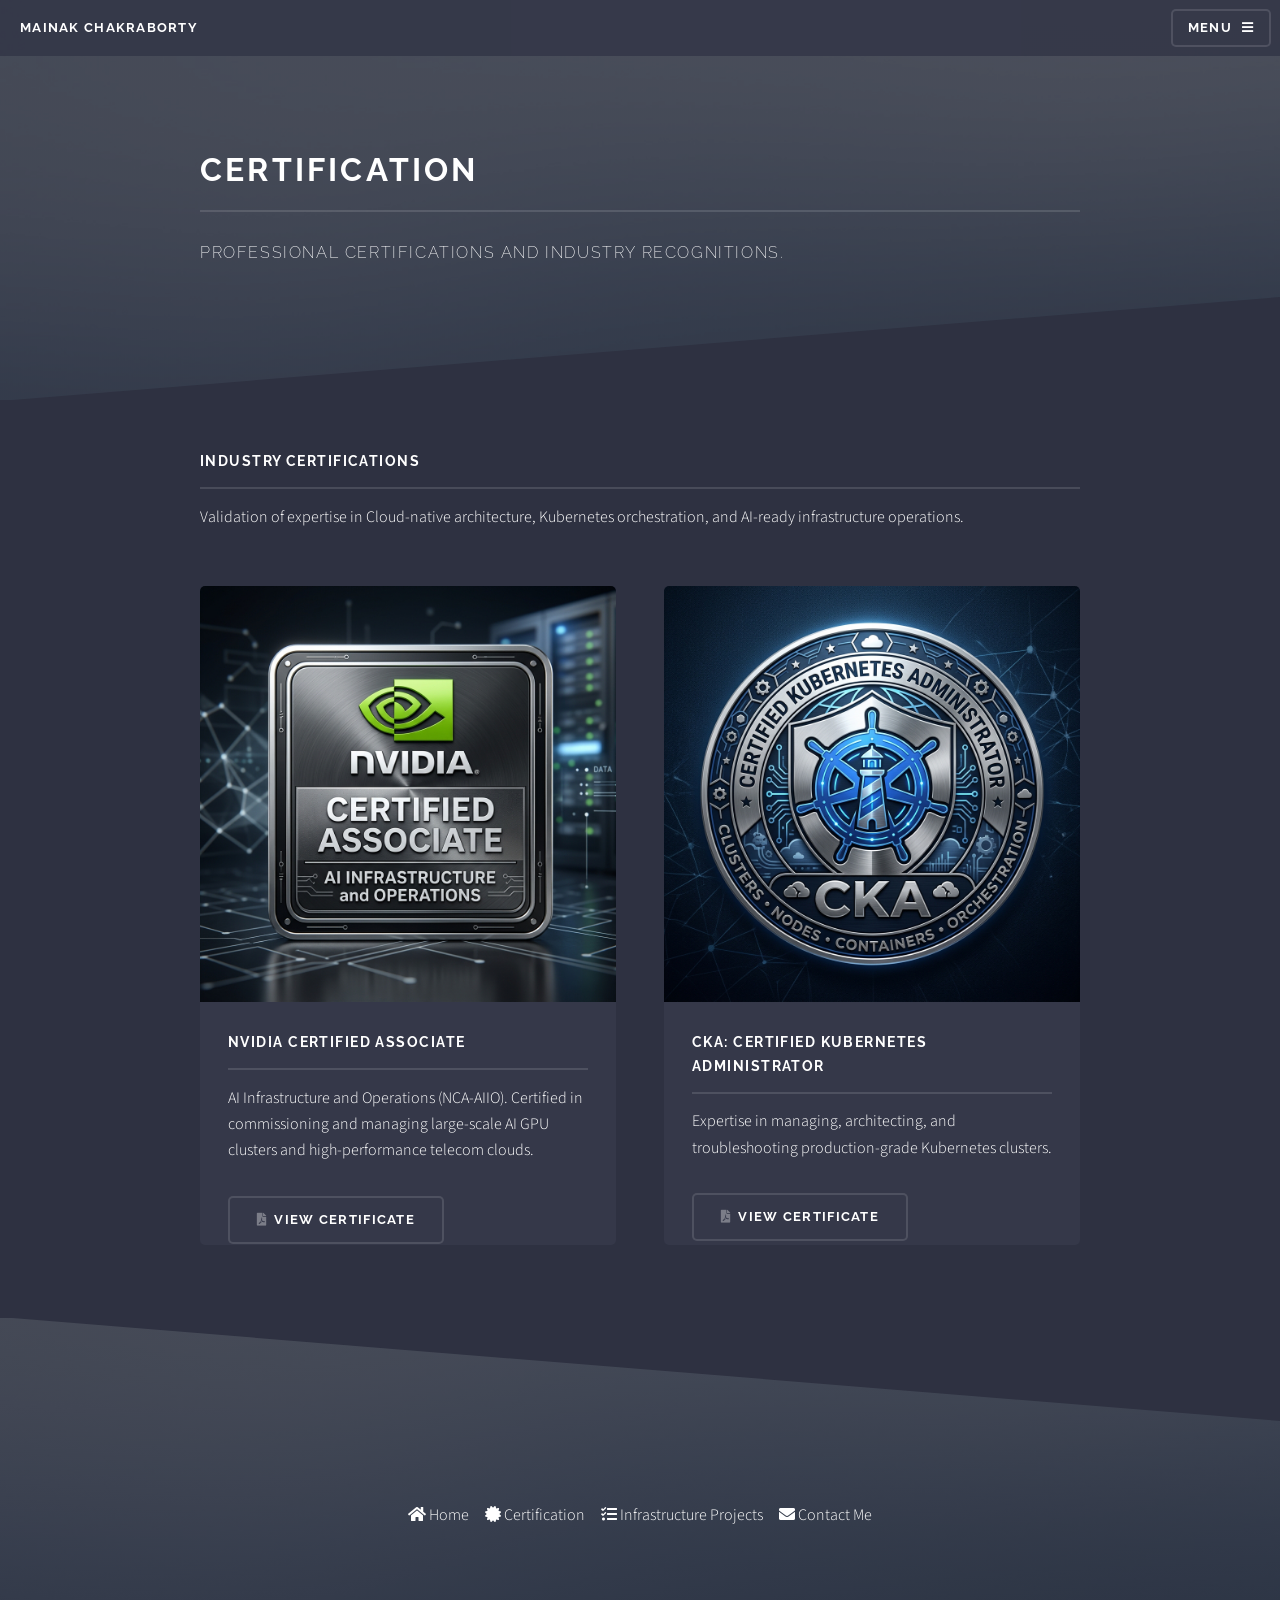
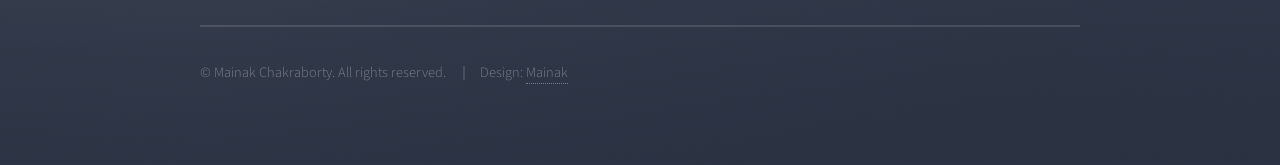
==== commit c79ac6b8: "Update special-mention.html" ====
--- a/special-mention.html
+++ b/special-mention.html
@@ -56,7 +56,7 @@
 
 					<section>
 						<h3 class="major">Industry Certifications</h3>
-						<p>Validation of expertise in cloud-native architecture, Kubernetes orchestration, and AI-ready
+						<p>Validation of expertise in Cloud-native architecture, Kubernetes orchestration, and AI-ready
 							infrastructure operations.</p>
 
 						<div class="features">
@@ -116,4 +116,4 @@
 
 </body>
 
-</html>+</html>
